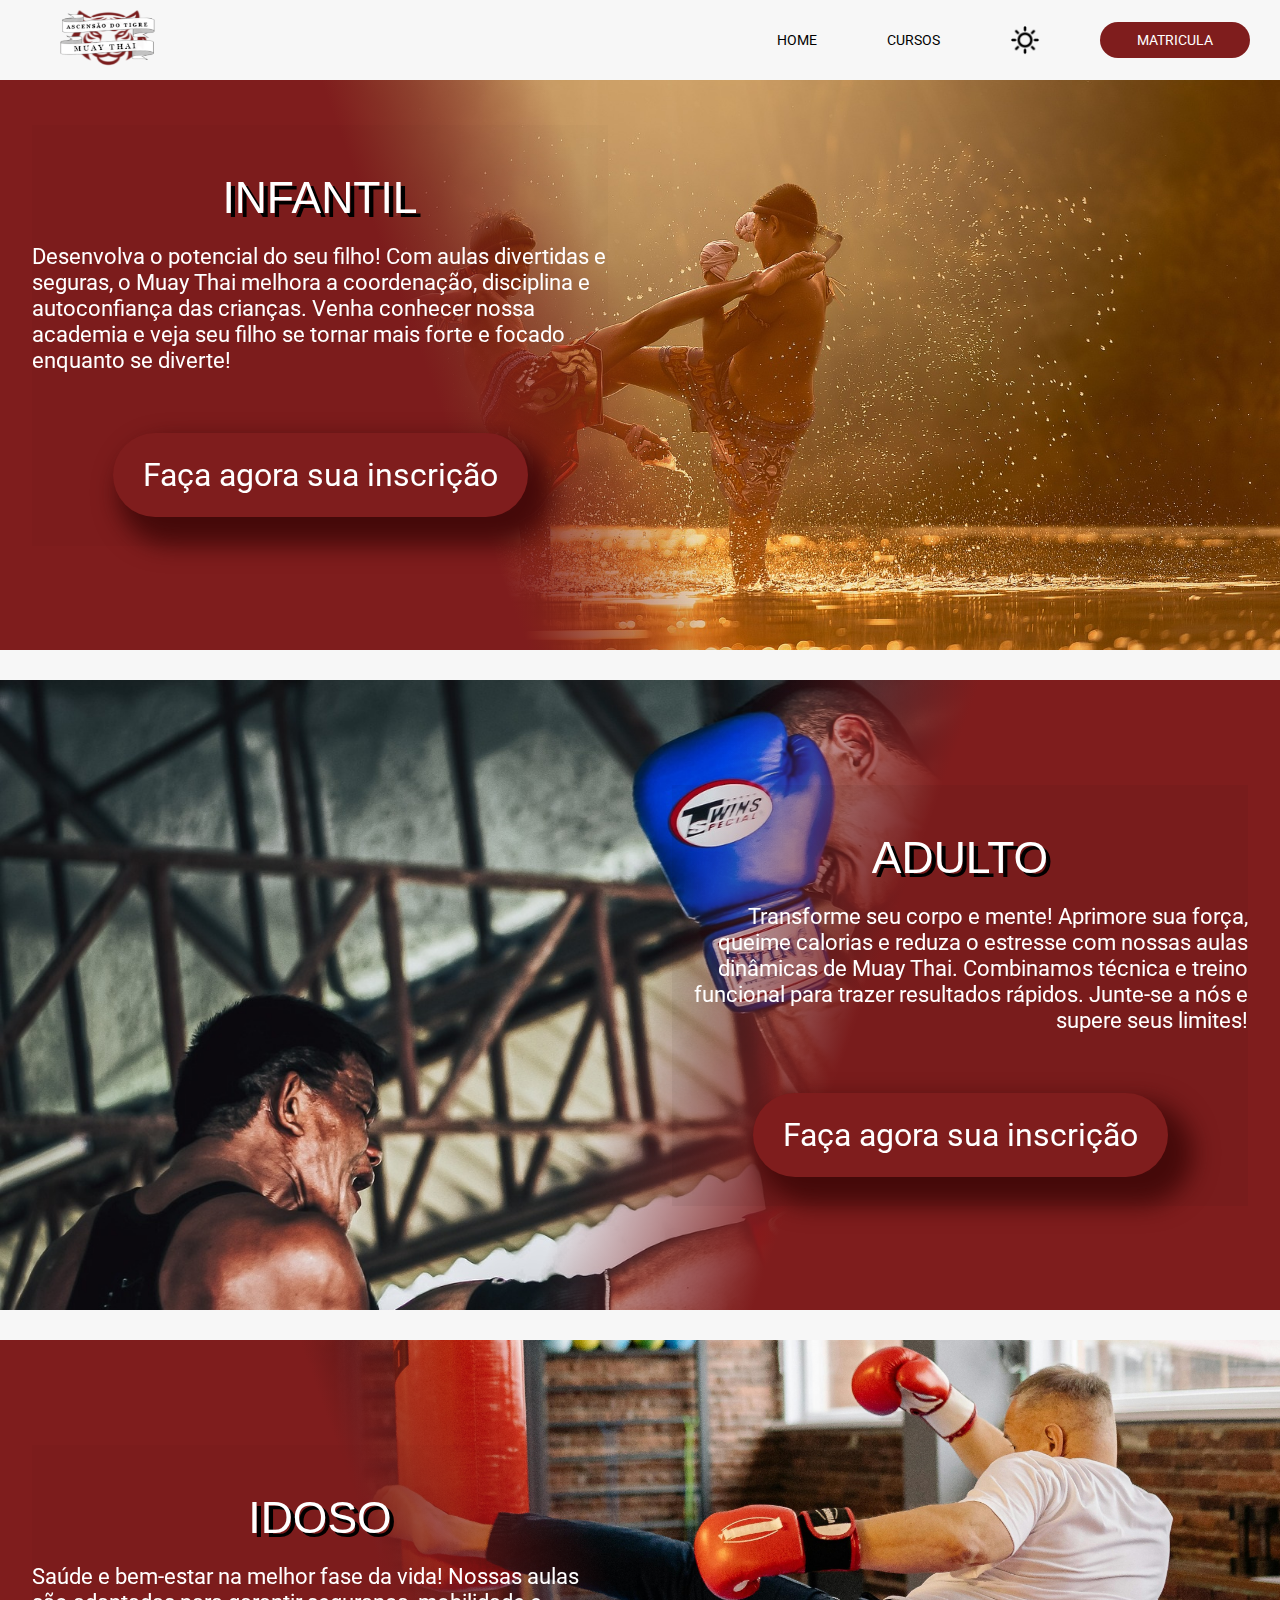
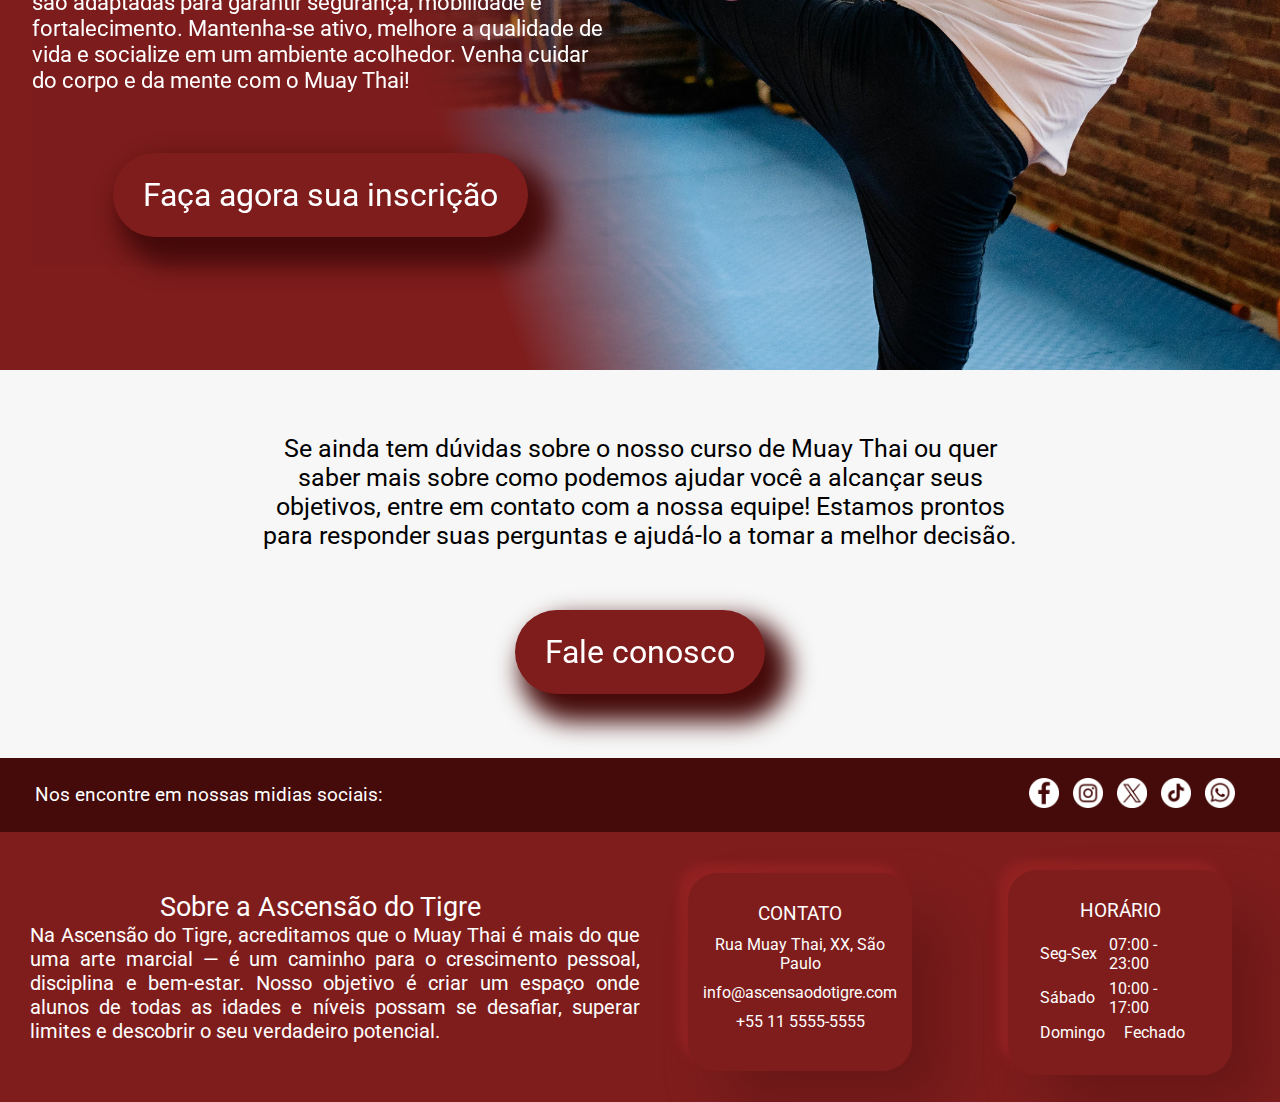
==== pagina1.html @ 50c11628 "Favicon e titulo" ====
<!DOCTYPE html>
<html lang="pt">
<head>
    <meta charset="UTF-8">
    <meta name="viewport" content="width=device-width, initial-scale=1.0">
    <link rel="stylesheet" href="./css/stylesheet.css">
    <link rel="stylesheet" href="./css/pagina1.css">
    <link id="stylesheet" rel="stylesheet" type="text/css" href="./css/dark.css"/>
    <link rel="icon" type="image/x-icon" href="./img/favicon.png">
    
    <title>Ascensão do Tigre</title>
</head>
<body>
    <header>
        
        <nav class="navbar">
            <div class="logo">
                <img src="./img/logob.png" alt="Logo" id="logo">
            </div>
            <ul class="nav-links">
                <li><a href="index.html" class="btn">Home</a></li>
                <li><a href="./pagina1.html" class="btn">Cursos</a></li>
                <li><a href="#" id="toggleTheme"><img id="themeIcon" src="./img/lua.png" alt=""></a></li>
                <li><a href="#" class="botao">Matricula</a></li>
            </ul>
            
        </nav>
    </header>
    
<span class="Hidden" id="Infantil"></span>

<section class="cursos">
    


        <div class="container-curso1">

            <div class="curso-text">
                
                <h2> <br><span class="h2-destaque">Infantil</span></h2>
                <p>Desenvolva o potencial do seu filho!
                    Com aulas divertidas e seguras, o Muay Thai melhora a coordenação, disciplina e autoconfiança das crianças. Venha conhecer nossa academia e veja seu filho se tornar mais forte e focado enquanto se diverte!</p>
                    <div class="call-to-curso">
                        <a href="#">Faça agora sua inscrição</a>
                    </div>
               
            </div>

            <div class="curso-img">
               
            </div>


        </div>

   

        <span class="Hidden" id="Adulto"></span>

        <div class="container-curso2">
            <div class="curso-img">
               
            </div>
            <div class="curso-text2">
                
                <h2><br><span class="h2-destaque">Adulto</span></h2>
                <p>Transforme seu corpo e mente!
                    Aprimore sua força, queime calorias e reduza o estresse com nossas aulas dinâmicas de Muay Thai. Combinamos técnica e treino funcional para trazer resultados rápidos. Junte-se a nós e supere seus limites!
                </p>        
                <div class="call-to-curso" >
                    <a href="#">Faça agora sua inscrição</a>
                </div>     
            </div>


        </div>


</div>
<span class="Hidden" id="Idoso"></span>
<div class="container-curso3">

    <div class="curso-text">
        
        <h2> <br><span class="h2-destaque">Idoso</span></h2>
        <p>Saúde e bem-estar na melhor fase da vida!
            Nossas aulas são adaptadas para garantir segurança, mobilidade e fortalecimento. Mantenha-se ativo, melhore a qualidade de vida e socialize em um ambiente acolhedor. Venha cuidar do corpo e da mente com o Muay Thai!</p>
            <div class="call-to-curso">
                <a href="#">Faça agora sua inscrição</a>
            </div>
           
       
    </div>
    
    <div class="curso-img"></div>
       
    </div>

</div>

</div>


</section>
<span class="hidden" id="popupclose"></span>
<section class="call">
    <div class="container-call">

        <h3> Se ainda tem dúvidas sobre o nosso curso de Muay Thai ou quer saber mais sobre como podemos ajudar você a alcançar seus objetivos, entre em contato com a nossa equipe! Estamos prontos para responder suas perguntas e ajudá-lo a tomar a melhor decisão.</h3>
        <div class="call-to-curso">
            <a href="#popup1">Fale conosco</a>
        </div>
    </div>
    <div id="popup1" class="overlay">
        
        <div class="popup">
            <a class="close" href="#popupclose">&times;</a>
            <div class="content">
                <form id="Contato" action="/submit" method="post">
                    <label for="name">Nome:</label><br>
                    <input type="text" id="nome" name="name" placeholder="Nome" required><br><br>
                    
                    <label for="email">Email:</label><br>
                    <input type="email" id="email" name="email" placeholder="email@email.com"  required><br><br>
                    
                    <label for="tel">Telefone:</label><br>
                    <input type="tel" id="tel" name="tel" placeholder="(11) XXXXX-XXXX"  required><br><br>
                    
                    <label for="motive">Razão de contato:</label><br>
                    <textarea id="motive" name="motive" rows="4" cols="50" placeholder="Deixe o motivo do contato para que possamos retornar o mais rapido possive."  required></textarea><br><br>
                    
                    <div class="enviar">
                        <a href="#">Enviar</a>
                    </div>
                  </form>
            </div>
            <div class="content2">
                <div class="contato">
                
                <ul>
                    <h3>Contato</h3>
                    <li><img src="./img/casa.png" alt="">Rua Muay Thai, XX, São Paulo</li>
                    <li><img src="./img/enviar.png" alt="">info@ascensaodotigre.com</li>
                    <li><img src="./img/telefone.png" alt="">+55 11 5555-5555</li>
              
                    
                    
                </ul>
                </div>
                
            </div>
        </div>
    </div>

</section>


<section class="social">
    <div class="social-media">
        <h3>Nos encontre em nossas midias sociais:</h3>
     
        <div class="social-img">
            <a href="#"><img src="./img/Facebook.png" alt=""></a>
            <a href="#"><img src="./img/instagram.png" alt=""></a>
            <a href="#"><img src="./img/X.png" alt=""></a>
            <a href="#"><img src="./img/tiktok.png" alt=""></a>
            <a href="#"><img src="./img/whatsapp.png" alt=""></a>
        </div>
    </div>
</section>

<footer>
    <div class="footer">
    <div class="footer-text">
        <h3>Sobre a Ascensão do Tigre</h3>
        <p>Na Ascensão do Tigre, acreditamos que o Muay Thai é mais do que uma arte marcial — é um caminho para o crescimento pessoal, disciplina e bem-estar. Nosso objetivo é criar um espaço onde alunos de todas as idades e níveis possam se desafiar, superar limites e descobrir o seu verdadeiro potencial.</p>
    </div>
    <div class="footer-links">
        <div class="tablet" style="flex-direction: column; height: 100%;">
            <h3>Contato</h3>
            <ul>
                <li>Rua Muay Thai, XX, São Paulo</li>
                <li>info@ascensaodotigre.com</li>
                <li>+55 11 5555-5555</li>
                
            </ul>
            
        </div>    
    </div>
    <div class="footer-links">
        <div class="tablet">
            <h3>Horário</h3>
            
            <table class="table">
                <tbody>
                    <tr>
                    <td>Seg-Sex</td>
                    <td>07:00 - 23:00</td>
                    </tr>
                    <tr>
                    <td>Sábado</td>
                    <td >10:00 - 17:00</td>
                    </tr>
                    <tr>
                    <td>Domingo</td>
                    <td style=" text-align: center;">Fechado</td>
                    </tr>
                </tbody>
            </table>
        </div>    
    </div>
</footer>
</main>
<script src="./js/theme.js"></script>
</body>
</html>
---- css/stylesheet.css ----
@import url('https://fonts.googleapis.com/css2?family=Roboto:ital,wght@0,100;0,300;0,400;0,500;0,700;0,900;1,100;1,300;1,400;1,500;1,700;1,900&display=swap');
@font-face {
    font-family: 'CRAWN';
    font-style: normal;
    font-weight: 400;
    src: local('CRAWN'), url('https://fonts.cdnfonts.com/s/105604/Crawn-VG2aw.woff') format('woff');
}
@font-face {
    font-family: 'Showdex';
    src: url(https://fonts.cdnfonts.com/s/9805/edosz.woff);
}
@font-face {
    font-family: 'Dancing' ;
    src: url(https://fonts.gstatic.com/s/spicyrice/v25/uK_24rSEd-Uqwk4jY1RyKvi8Ww.woff2);
}


* {
    box-sizing: border-box;
    padding: 0;
    margin: 0;
    font-family: "Roboto", sans-serif;
    font-weight: 400;
    font-style: normal
    }

body{

background-color: var(--background-color);
color: var(--text-color);
}
/* Nav-Bar */


.navbar {
height: 80px;
display: flex;
justify-content: space-between;
align-items: center; 
background-color: var(--nav-background);
overflow: hidden;
width: 100%;
position: fixed;
top: 0;
z-index: 1000;
}

.logo {
height: auto;   
margin-left: 20px;
}

.logo img{
margin-left: 40%;
height: 60px;
}


.nav-links {
list-style: none;
display: flex;
gap: 20px;

}

.nav-links li {
display: flex;
align-items: center;
font-size: 7pt;
}

.nav-links a {
text-transform: uppercase;
text-decoration: none;
padding: 10px;
display: flex;
align-items: center;
margin-right: 30px;
position: relative;
font-size: 1.5em;
}
.btn::after{
content:" ";
background-color: var(--nav-accent);
position: absolute;
width: 0;
height: 4px;
left: 0;
bottom: 0;
transition: 0.5s;
}
.nav-links a:hover::after{
width: 100%;
}
.btn {
background-color: var(--nav-background);
color: var(--text-nav-color);    
}

.botao {
color: var(--text-button);
display: flex;
justify-content: center;
align-items: center;
background-color: var(--button-color);
width: 150px;
border-radius: 30px;

}

.botao:hover {
filter: brightness(80%);
}

/* Banner */

.sessao1>h1{
color: var(--text-button);
}
.banner {
background-image: url(../img/Banner.png);
background-position: center;
background-size: cover;
height: 80vh;
display: flex;   
justify-content: center;
align-items: center;

}

/* Cards */ 

.container-cards{
margin-top: 10%;
display: flex;
justify-content: space-evenly;
align-items: center;
flex-wrap: wrap;
gap: 5rem;

}
.card{
background-color: var(--card-background);
text-align: center;
overflow: hidden;
border-radius: 10px;
min-width: 400px;
width: 25%;
cursor: pointer;
transition: 0.5s ease;
animation: pulse 3s infinite alternate;
}
.card a{
    text-decoration: none;
}
.card:hover{
    transform: scale(1.1);
}
.content-card{

    transition: all 0.5s ease;
}
.card:hover .content-card{
    height: 100%;
}

.card h1{
font-family: 'Showdex', sans-serif;
color: var(--card-text);
font-weight:200;
font-size: 40pt;
margin-top: 20px;
position: relative;
display: inline-block;
text-shadow: .1em .1em 0 hsl(0, 0%, 0%);


}

.card ul{

margin-top: 10%;
padding-left: 0px;

}

.card li{
font-family: "Dancing", serif;
font-weight: 100;
font-style: normal;
font-size: 15pt;
letter-spacing: 1px;
font-style: normal;
margin: 5px;
color: var(--card-text);
list-style: none;



}

.card-text-effect{
backdrop-filter: blur(5px) ;
width: 100%;
padding-bottom: 20px;
border-radius: 15px;

}

.imagem-infantil{
    background-image: linear-gradient(rgba(0, 0, 0, 0.5),
    rgba(0, 0, 0, 0.5)), url(../img/Infant2.jpg);
    height: 250px;
    background-position: center;
    background-size: cover;
    background-repeat: no-repeat;
    display: flex;
    justify-content: center;
    align-items: center;
    flex-direction: column;
    height: 50vh;
    min-height: 500px;
    
    
    
}


.imagem-adulto{
    background-image: linear-gradient(rgba(0, 0, 0, 0.5),
    rgba(0, 0, 0, 0.5)), url(../img/adulto2.jpg);
    height: 250px;
    background-position: center;
    background-size: cover;
    background-repeat: no-repeat;
    display: flex;
    justify-content: center;
    align-items: center;
    flex-direction: column;
    height: 50vh;
    min-height: 500px;
    
}

.imagem-idoso{
    background-image: linear-gradient(rgba(0, 0, 0, 0.5),
    rgba(0, 0, 0, 0.5)), url(../img/Idoso2.jpg);
    height: 250px;
    background-position: center;
    background-size: cover;
    background-repeat: no-repeat;
    display: flex;
    justify-content: center;
    align-items: center;
    flex-direction: column;
    height: 50vh;
    min-height: 500px;
    
    
}

/* Info - Academia */

.container-info{
display: flex;
align-items: center;
justify-content: center;
width: 100%;
height: 70dvh;
min-height: fit-content;
margin: 10% auto 0 auto ;

flex-wrap: nowrap;
background-image: linear-gradient(-70deg, var(--accent-bg-color) 35%, rgba(0, 0, 0, 0) 50%), url('../img/academia.jpg');
background-size: cover;
background-repeat: no-repeat;


}

.info-text{
color: var(--card-text);
width:45%;
margin: 30px;
word-wrap: break-word;
backdrop-filter: brightness(98%);

}

.info-text h2{
margin-bottom: 20px;
font-weight: 450;
font-family: 'Showdex', sans-serif;
color: var(--card-text);
font-weight:200;
font-size: calc(34px + 6 * ((100vw - 320px) / 680));
text-transform: uppercase;
text-align: center;


}

.h2-destaque{
margin-bottom: 20px;
font-weight: 450;
font-family: 'Showdex', sans-serif;
color: var(--card-text);
font-weight:200;
font-size: calc(36px + 6 * ((100vw - 320px) / 680));
text-transform: uppercase;
text-align: center;
text-shadow: .1em .1em 0 hsl(0, 0%, 0%);


}

.info-text p{
font-size: calc(14px + 6 * ((100vw - 320px) / 680));
text-align: right;



}

.info-img{
width: 50%;
height: 80%;
/*
background-image: url(../img/academia.jpg);
background-position: center;
background-repeat: no-repeat;
background-size: cover;
*/

}

/* Call to Action */



.container-action{
display: flex;

align-items: center;
flex-direction: column;
height: 100%;
margin-top: 5%;

}

.container-action h3{
text-align: center;
font-size: 40px;
color: var(--text-color);
width: 60%;
}

.call-to-action{
background: var(--button-color);
border-radius: 999px;
box-shadow: var(--button-color) 0 15px 25px -8px;
box-sizing: border-box;  
cursor: pointer;
font-size: 2em;
font-weight: 400;
line-height: 24px;
opacity: 1;
outline: 0 solid transparent;
padding: 30px;  
margin-bottom: 5%;
margin-top: 2%;
}

.call-to-action a{
text-decoration: none;
text-align: center;
color: var(--text-button);

}

.call-to-action:hover{
filter: brightness(80%);
}

.social{
background-color: var(--dark-accent-bg-color);
color: var(--card-text);


}

.social-media{
display: flex;
justify-content: space-between;
align-items: center;   
flex-wrap: wrap;
overflow: hidden;
height: fit-content;
padding: 20px;

}

.social-media h3{
margin-left: 15px;
}

.social-img img{
height: 30px;
object-fit: contain;
margin-right: 10px;
}

.social-img img:hover{
    filter:brightness(90%);
    box-shadow: 2px 3px black;
    border-radius: 999px;
    transform: scale(1.1em);
}

.social-img:last-child{
margin-right: 15px;
}

footer {

color: var(--card-text);


}


.footer {
width: 100%;
height: 30dvh;
display: flex;
justify-content: space-between;
align-items: center;
background-color: var(--accent-bg-color);
overflow: hidden;
flex-wrap: wrap;

}

.footer-text{
    width: 50%;
    
}

.footer-text h3{
    font-size: 20pt;
    text-align: center;
}

.footer-text p{
    font-size: 15pt;
    margin-left: 30px;
    text-align: justify;
}


.footer-links {
margin-top: 10px;
text-align: center;
width: 25%;

}



.footer-links p{
text-align: justify;
font-size: 14px;
margin-left: 10px;
margin-top: 30px;
}

.footer-links h3 {
margin-bottom: 10px;
}

.footer-links ul {
list-style-type: none;
padding: 0;
}

.footer-links ul li {
margin-bottom: 10px;
}


.table {
background-color: var(--accent-bg-color);
text-align: left;
border-collapse: collapse;
margin: auto;



}
.table td,  .table th {
padding: 3px 2px;
margin-left: 10px;

}

.table tbody td {
font-size: 16px;


}
.table tr:nth-child(even) {
background:var(--accent-bg-color);
}
.tablet{
    display: flex;
    flex-direction: column;
    align-items: center;
    border-radius: 29px;
    background: #7f1d1d;
    width: 70%;
    height: 100%;
    margin: auto;
    padding: 30px;
    box-shadow:  36px 36px 52px #6b1818,
                -10px -10px 10px #932222;

}
.tablet>h3{
    text-transform: uppercase;
    /* margin: 10%; */
}
---- css/pagina1.css ----
.cursos{
    margin-top: 20px;
    
}

.container-curso1{
    display: flex;
    align-items: center;
    justify-content: center;
    width: 100%;
    height: 70dvh;
    min-height: fit-content;
    margin: 20px auto 0 auto ;
    
    flex-wrap: nowrap;
    background-image: linear-gradient(70deg, var(--accent-bg-color) 35%, rgba(0, 0, 0, 0) 50%), url('../img/Infant.jpg');
    
    background-repeat: no-repeat;
    background-size: cover;
    background-position: right;
    }

.container-curso2{
    display: flex;
    align-items: center;
    justify-content: center;
    width: 100%;
    height: 70dvh;
    min-height: fit-content;
    margin-top: 30px;
    
    flex-wrap: nowrap;
    background-image: linear-gradient(-70deg, var(--accent-bg-color) 35%, rgba(0, 0, 0, 0) 50%), url('../img/adulto.jpg');
    
    background-repeat: no-repeat;
    background-size: cover;
    
    }

.container-curso3{
    display: flex;
    align-items: center;
    justify-content: center;
    width: 100%;
    height: 70dvh;
    min-height: fit-content;
    margin-top: 30px;
    
    flex-wrap: nowrap;
    background-image: linear-gradient(70deg, var(--accent-bg-color) 35%, rgba(0, 0, 0, 0) 50%), url('../img/idoso.jpg');
    
    background-repeat: no-repeat;
    background-size: cover;
    
    }
    
    .curso-text{
    color: var(--card-text);
    width:45%;
    margin: 30px;
    word-wrap: break-word;
    backdrop-filter: brightness(98%);
    display:flex;
    flex-direction: column;
    
    }
    
    .curso-text h2{
    margin-bottom: 20px;
    font-weight: 450;
    font-family: 'Showdex', sans-serif;
    color: var(--card-text);
    font-weight:200;
    font-size: calc(34px + 6 * ((100vw - 320px) / 680));
    text-transform: uppercase;
    text-align: center;
    
    
    }
    
    .h2-destaque{
    margin-bottom: 20px;
    font-weight: 450;
    font-family: 'Showdex', sans-serif;
    color: var(--card-text);
    font-weight:200;
    font-size: calc(36px + 6 * ((100vw - 320px) / 680));
    text-transform: uppercase;
    text-align: center;
    text-shadow: .1em .1em 0 hsl(0, 0%, 0%);
    
    
    }
    .curso-text2{
        color: var(--card-text);
        width:45%;
        margin: 30px;
        word-wrap: break-word;
        backdrop-filter: brightness(95%);
        display:flex;
        flex-direction: column;
        }
        
.curso-text2 h2{
    margin-bottom: 20px;
    font-weight: 450;
    font-family: 'Showdex', sans-serif;
    color: var(--card-text);
    font-weight:200;
    font-size: calc(34px + 6 * ((100vw - 320px) / 680));
    text-transform: uppercase;
    text-align: center;
}

    .curso-text2 p{
    font-size: calc(14px + 6 * ((100vw - 320px) / 680));
    text-align: right;
    
    }

.curso-text p{
    font-size: calc(14px + 6 * ((100vw - 320px) / 680));
    text-align: left;
}
 



.curso-img{
    width:50%;
    height: 100%;
    
}
.container-call{
    display: flex;
    
    align-items: center;
    flex-direction: column;
    height: 100%;
    margin-top: 5%;
    
    }
    
    .container-call h3{
    text-align: center;
    font-size: 25px;
    color: var(--text-color);
    width: 60%;
    }
    

.call-to-curso{

    width: fit-content;
    align-self: center;
    background: var(--button-color);
    border-radius: 999px;
    box-shadow: var(--dark-accent-bg-color) 15px 18px 25px 10px;
    box-sizing: border-box;  
    cursor: pointer;
    font-size: 2em;
    font-weight: 400;
    line-height: 24px;
    opacity: 1;
    outline: 0 solid transparent;
    padding: 30px;  
    margin-bottom: 5%;
    margin-top: 60px;
    filter: brightness(100%);
     ;

}



.call-to-curso a{
    text-decoration: none;
    color: var(--text-button);
}

.call-to-curso:hover{
    filter:brightness(70%);
}

.hidden{
    display:none;
}


.overlay {
    position: fixed;
    top: 0;
    bottom: 0;
    left: 0;
    right: 0;
    background: rgba(0, 0, 0, 0.5);
    transition: opacity 100ms;
    visibility: hidden;
    opacity: 0;
  }
  .overlay:target {
    visibility: visible;
    opacity: 1;
  }
  
  .popup {
    margin: 10% auto;
    border-radius: 10px;
    width: 60vw;
    height: 70%;
    position: relative;
    box-shadow: #000000 0px 0px 100px;
    display: flex;
    color:#fff;
    
    
  }
  
  .popup .close {
    position: absolute;
    top: 10px;
    right: 20px;
    font-size: 30px;
    font-weight: bold;
    text-decoration: none;
    color: var(--text-color);
  }
  .popup .close:hover {
    color: var(--button-color);
  }
  .popup .content {
    width: 50vw;
    height: 100%;
    backdrop-filter: blur(30px);
    border-radius: 10px 0px 0px 10px;
    
  }
  .popup .content2 {
    width: 50vw;
    height: 100%;
    background-color: var(--dark-accent-bg-color);
    display: flex;
    flex-direction: column;
    align-items: center;
    justify-content: space-around;
    font-size: 20px;
    border-radius: 0px 10px 10px 0px;
  }

   .content2 ul{
    list-style: none;
    text-align: center;
    border-radius: 5px;
   
    box-shadow: rgba(0, 0, 0, 0.35) 0px 5px 15px;
    background-color: var(--dark-accent-bg-color);
    filter: brightness(110%);
    width: fit-content;
    padding: 50px;
    
                 
    
    
  }

  .content2 ul li{
    margin: 20px 0px;
    display: flex;
    align-items: center;
    
  }

  .content2 img{
    height: 20px;
    margin-right: 10px;
  }
  
  #Contato{
    
}

  form{
    width: 70%;
    height: 100%;
    margin: auto;
    display: flex;
    flex-direction: column;
    justify-content: center;
    font-size: 20px;
    margin-top: 15px;
    padding: 10px;
    overflow: hidden;

  }

  .enviar{

    width: fit-content;
    align-self: center;
    background: var(--dark-accent-bg-color);
    border-radius: 999px;
    box-shadow: #141414 5px 5px 5px 2px;
    box-sizing: border-box;  
    cursor: pointer;
    font-size: 1.5em;
    font-weight: 400;
    line-height: 24px;
    opacity: 1;
    outline: 0 solid transparent;
    padding: 30px 60px;  
    margin-bottom: 5%;
    


}

.enviar a{
    text-decoration: none;
    color: var(--text-button)
}


label {
    font-weight: bold;
    display: block;
  }

input{
    width: 100%;
    padding: 10px;
    margin-bottom: 10px;
    border: 1px solid #ccc;
    border-radius: 4px;
    font-size: 20px;
  }

  textarea {
    width: 100%;
    height: 15%;
    padding: 10px;
    margin-bottom: 10px;
    border: 1px solid #ccc;
    border-radius: 4px;
    font-size: 20px;
  }
---- css/dark.css ----
:root {


    --text-color: #ffffff;
    --background-color: #222;

    --accent-bg-color: #7f1d1d;
    --dark-accent-bg-color: #450A0A;
    
    --text-button: #ffffff;
    --button-color: #7f1d1d;

    --nav-background: #333;
    --text-nav-color: #fff;
    --nav-accent: #FFF;

    --card-text: #ffffff;

    

    }


    #themeIcon{
        height: 20px;
    }
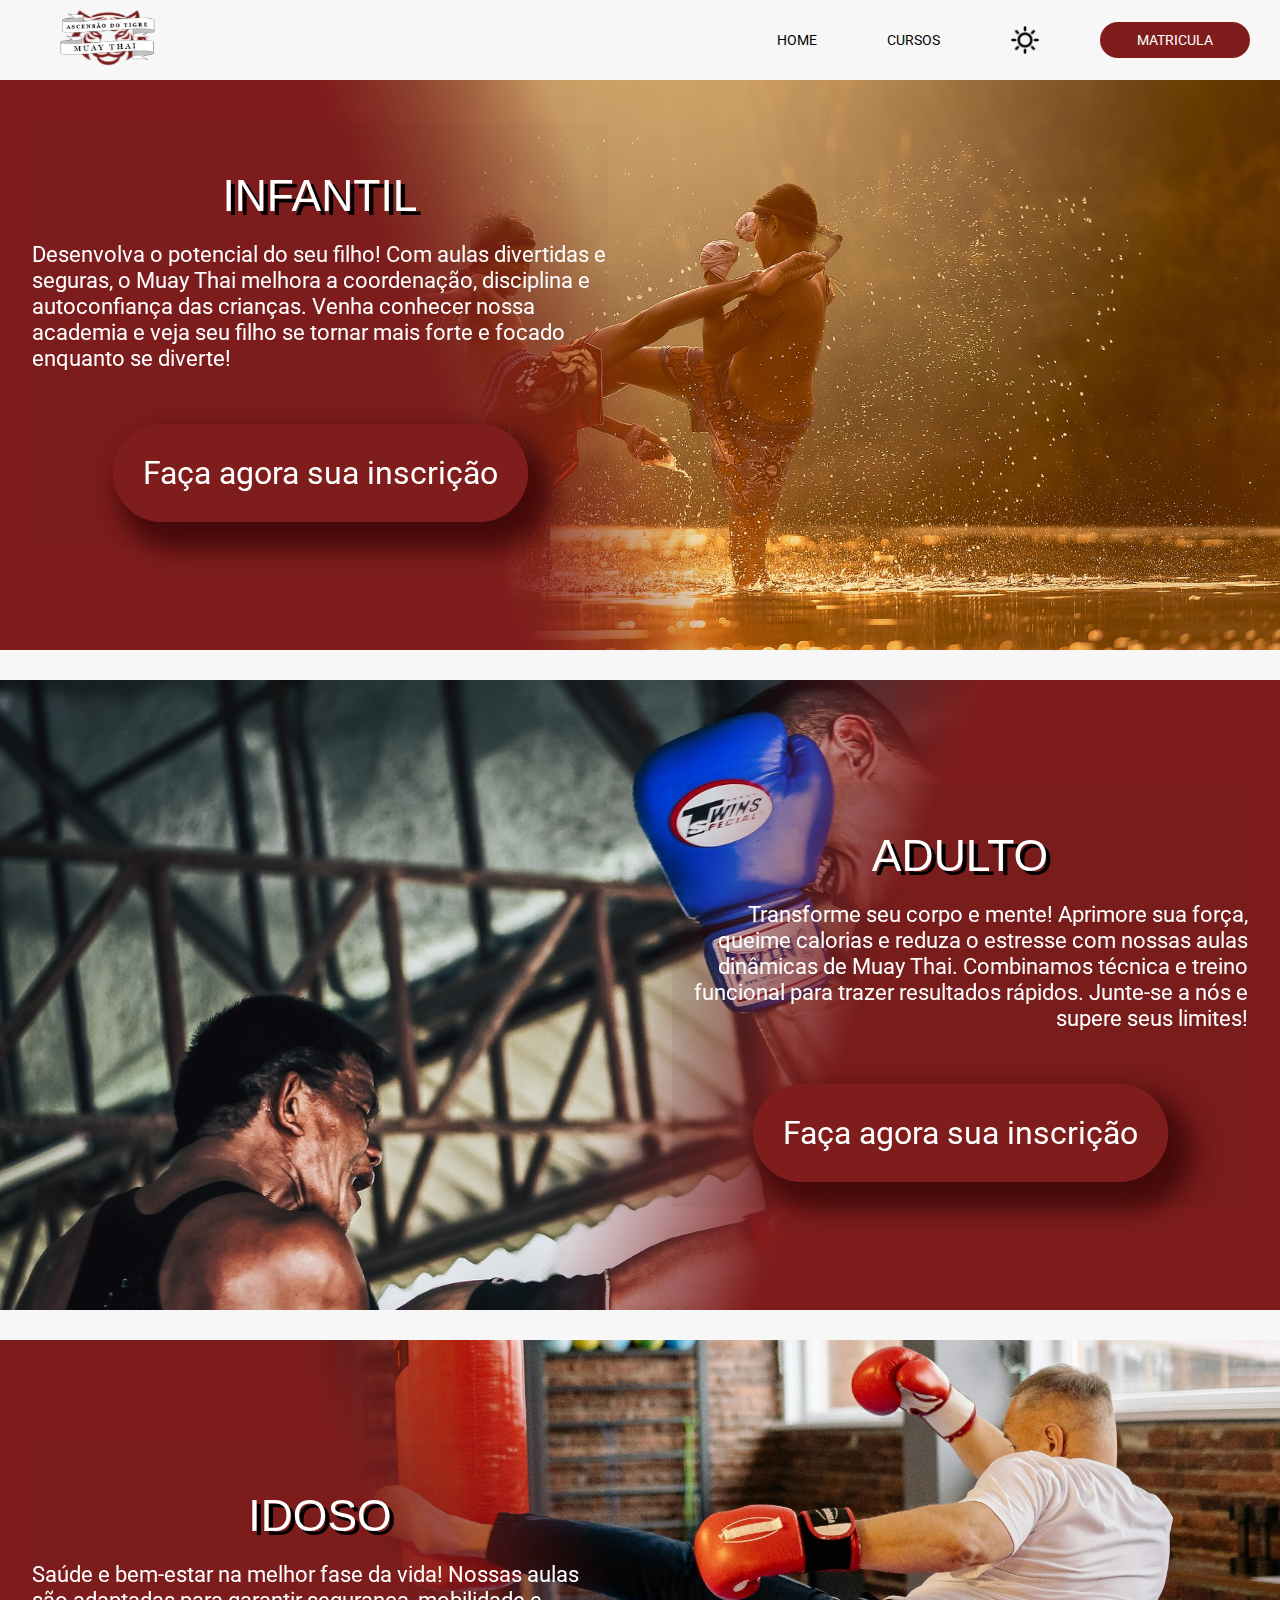
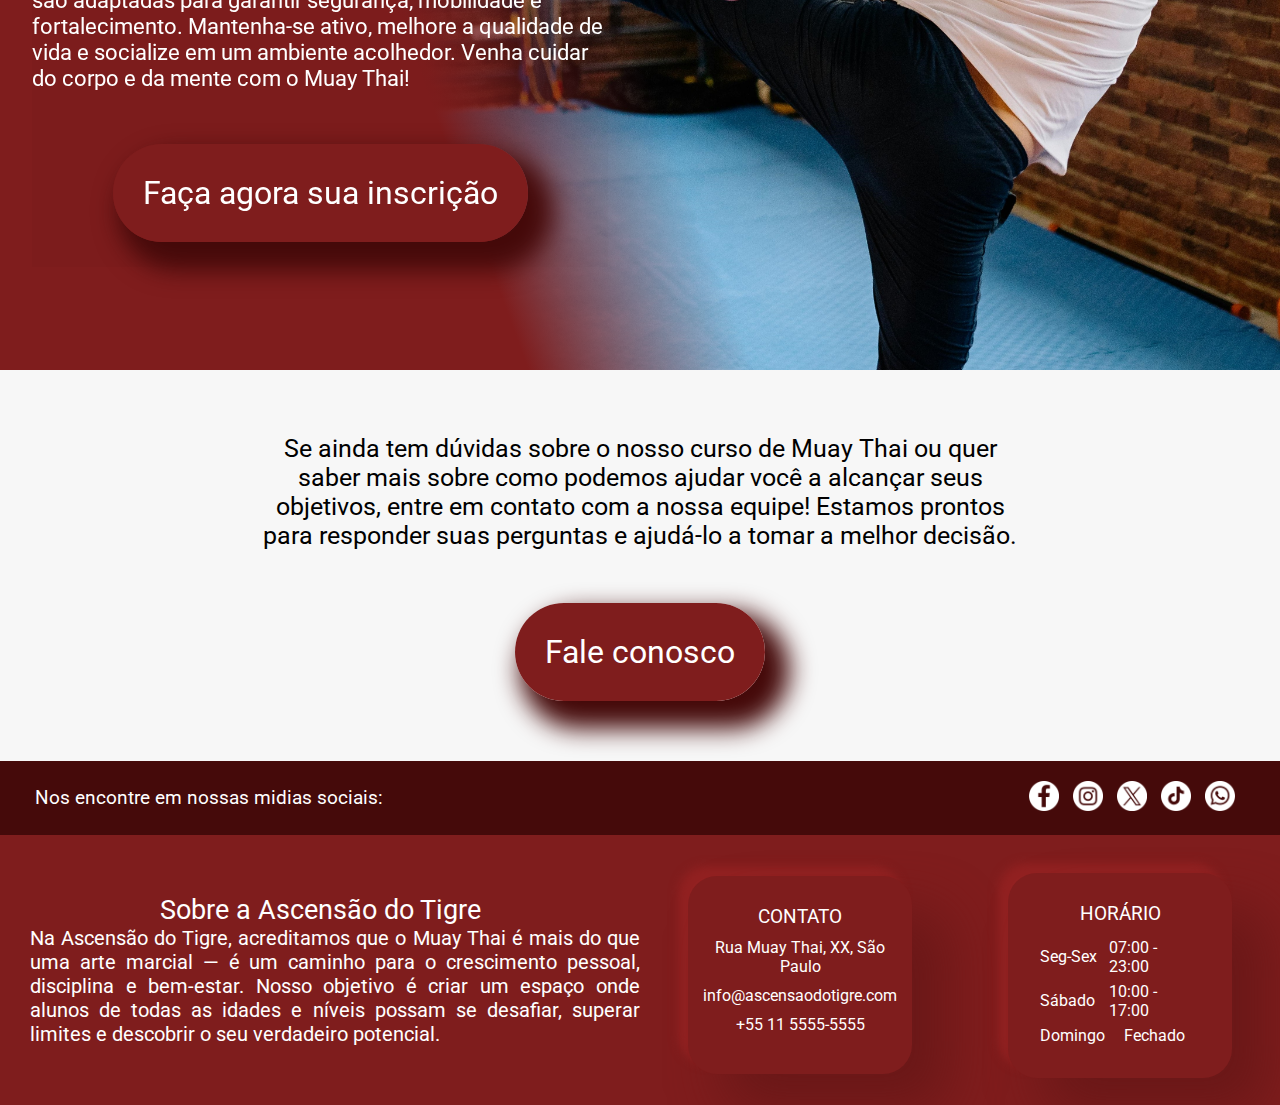
==== commit 010b1574: "Links arrumados para pegar o botão inteiro e não apenas o texto" ====
--- a/pagina1.html
+++ b/pagina1.html
@@ -41,7 +41,7 @@
                 <p>Desenvolva o potencial do seu filho!
                     Com aulas divertidas e seguras, o Muay Thai melhora a coordenação, disciplina e autoconfiança das crianças. Venha conhecer nossa academia e veja seu filho se tornar mais forte e focado enquanto se diverte!</p>
                     <div class="call-to-curso">
-                        <a href="#">Faça agora sua inscrição</a>
+                        <a href="#" class="call-to-curso2">Faça agora sua inscrição</a>
                     </div>
                
             </div>
@@ -68,7 +68,7 @@
                     Aprimore sua força, queime calorias e reduza o estresse com nossas aulas dinâmicas de Muay Thai. Combinamos técnica e treino funcional para trazer resultados rápidos. Junte-se a nós e supere seus limites!
                 </p>        
                 <div class="call-to-curso" >
-                    <a href="#">Faça agora sua inscrição</a>
+                    <a href="#" class="call-to-curso2">Faça agora sua inscrição</a>
                 </div>     
             </div>
 
@@ -86,16 +86,16 @@
         <p>Saúde e bem-estar na melhor fase da vida!
             Nossas aulas são adaptadas para garantir segurança, mobilidade e fortalecimento. Mantenha-se ativo, melhore a qualidade de vida e socialize em um ambiente acolhedor. Venha cuidar do corpo e da mente com o Muay Thai!</p>
             <div class="call-to-curso">
-                <a href="#">Faça agora sua inscrição</a>
-            </div>
-           
+                <a href="#" class="call-to-curso2">Faça agora sua inscrição</a>
+            </div>
+ 
        
     </div>
     
     <div class="curso-img"></div>
        
     </div>
-
+    
 </div>
 
 </div>
@@ -108,7 +108,7 @@
 
         <h3> Se ainda tem dúvidas sobre o nosso curso de Muay Thai ou quer saber mais sobre como podemos ajudar você a alcançar seus objetivos, entre em contato com a nossa equipe! Estamos prontos para responder suas perguntas e ajudá-lo a tomar a melhor decisão.</h3>
         <div class="call-to-curso">
-            <a href="#popup1">Fale conosco</a>
+            <a class="call-to-curso2" href="#popup1">Fale conosco</a>
         </div>
     </div>
     <div id="popup1" class="overlay">
--- a/css/stylesheet.css
+++ b/css/stylesheet.css
@@ -357,6 +357,15 @@
 }
 
 .call-to-action{
+padding: 30px;  
+margin-bottom: 5%;
+margin-top: 5%;
+}
+
+.call-to-action a{
+text-decoration: none;
+text-align: center;
+color: var(--text-button);
 background: var(--button-color);
 border-radius: 999px;
 box-shadow: var(--button-color) 0 15px 25px -8px;
@@ -368,14 +377,7 @@
 opacity: 1;
 outline: 0 solid transparent;
 padding: 30px;  
-margin-bottom: 5%;
-margin-top: 2%;
-}
-
-.call-to-action a{
-text-decoration: none;
-text-align: center;
-color: var(--text-button);
+
 
 }
 
@@ -439,6 +441,7 @@
 background-color: var(--accent-bg-color);
 overflow: hidden;
 flex-wrap: wrap;
+
 
 }
 
--- a/css/pagina1.css
+++ b/css/pagina1.css
@@ -154,21 +154,31 @@
 
     width: fit-content;
     align-self: center;
-    background: var(--button-color);
-    border-radius: 999px;
-    box-shadow: var(--dark-accent-bg-color) 15px 18px 25px 10px;
-    box-sizing: border-box;  
-    cursor: pointer;
-    font-size: 2em;
-    font-weight: 400;
-    line-height: 24px;
-    opacity: 1;
-    outline: 0 solid transparent;
     padding: 30px;  
     margin-bottom: 5%;
     margin-top: 60px;
-    filter: brightness(100%);
-     ;
+
+ 
+
+}
+
+.call-to-curso2{
+
+  width: fit-content;
+  align-self: center;
+  background: var(--button-color);
+  border-radius: 999px;
+  box-shadow: var(--dark-accent-bg-color) 15px 18px 25px 10px;
+  box-sizing: border-box;  
+  cursor: pointer;
+  font-size: 2em;
+  font-weight: 400;
+  line-height: 24px;
+  opacity: 1;
+  outline: 0 solid transparent;
+  padding: 30px;  
+
+
 
 }
 
@@ -177,6 +187,8 @@
 .call-to-curso a{
     text-decoration: none;
     color: var(--text-button);
+    
+    
 }
 
 .call-to-curso:hover{
@@ -198,6 +210,7 @@
     transition: opacity 100ms;
     visibility: hidden;
     opacity: 0;
+    z-index: 1;
   }
   .overlay:target {
     visibility: visible;
@@ -224,7 +237,7 @@
     font-size: 30px;
     font-weight: bold;
     text-decoration: none;
-    color: var(--text-color);
+    color: #fff;
   }
   .popup .close:hover {
     color: var(--button-color);
@@ -276,9 +289,7 @@
     margin-right: 10px;
   }
   
-  #Contato{
-    
-}
+
 
   form{
     width: 70%;
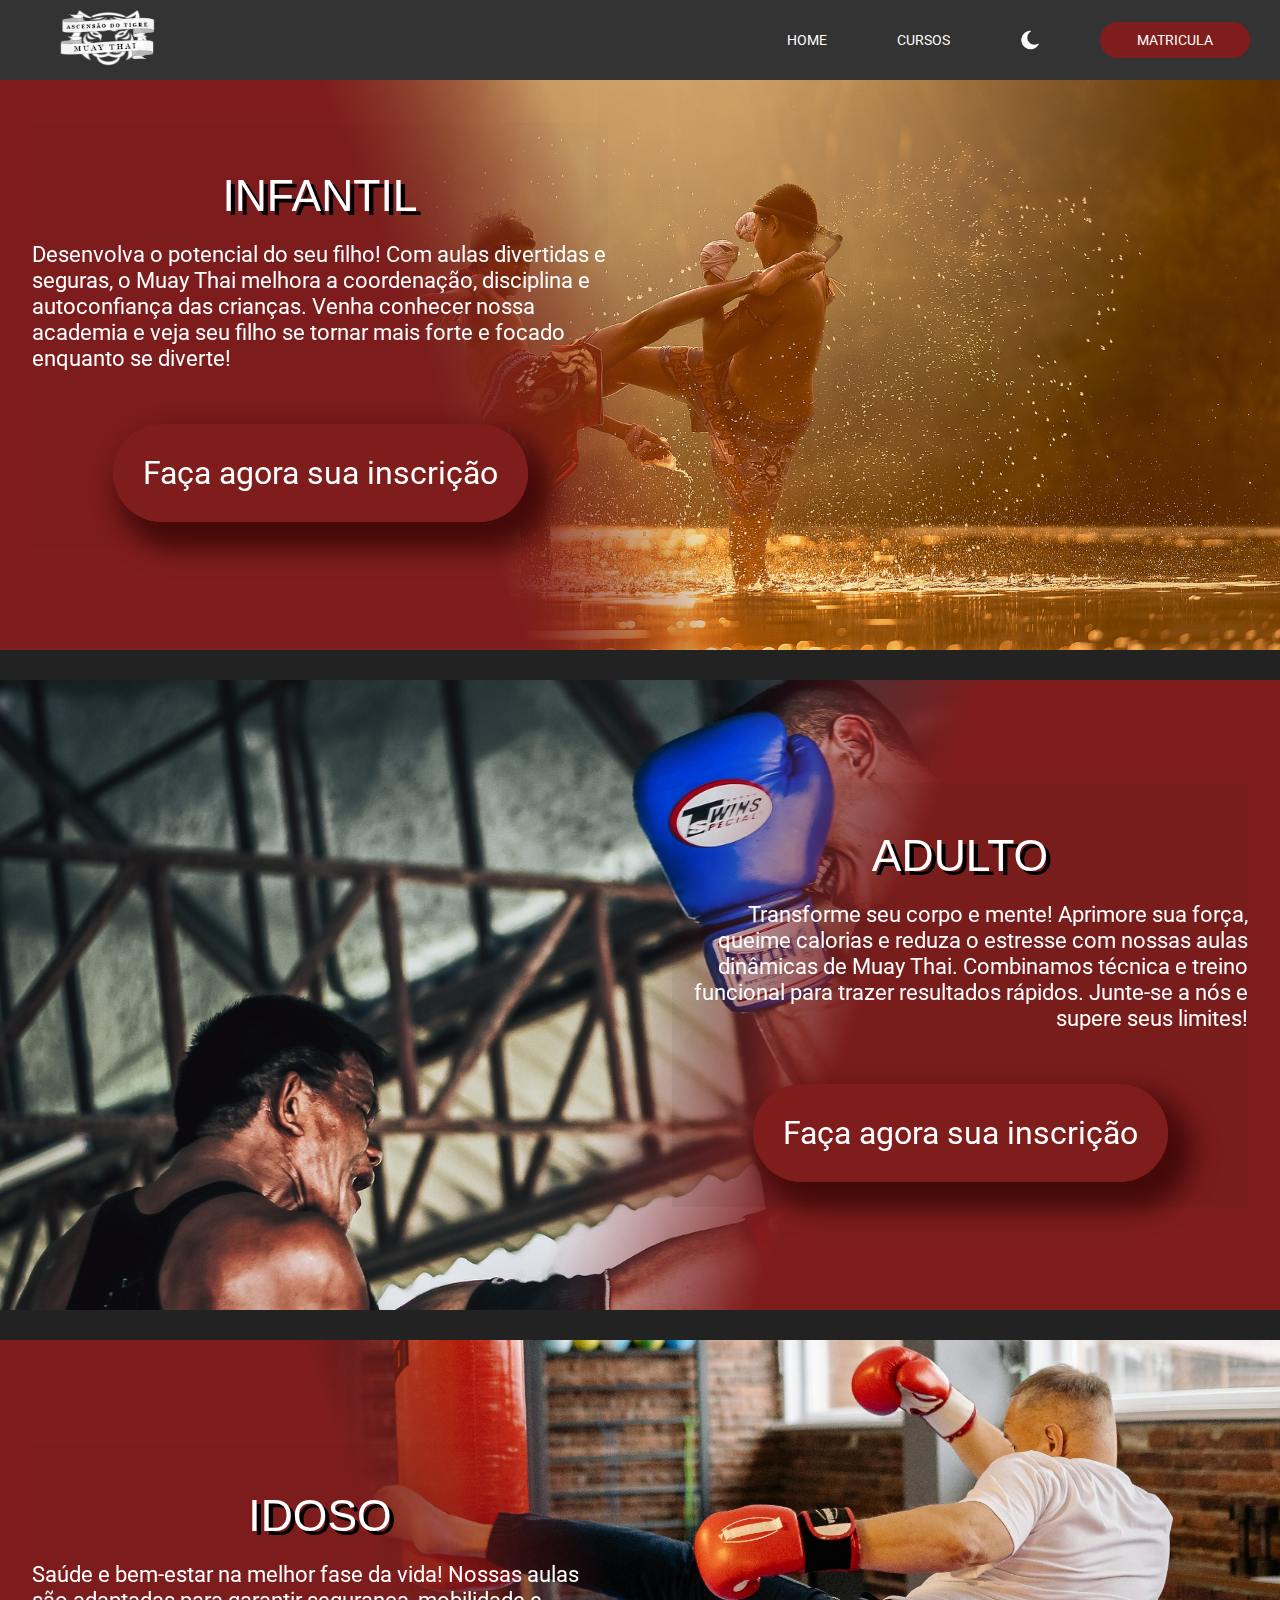
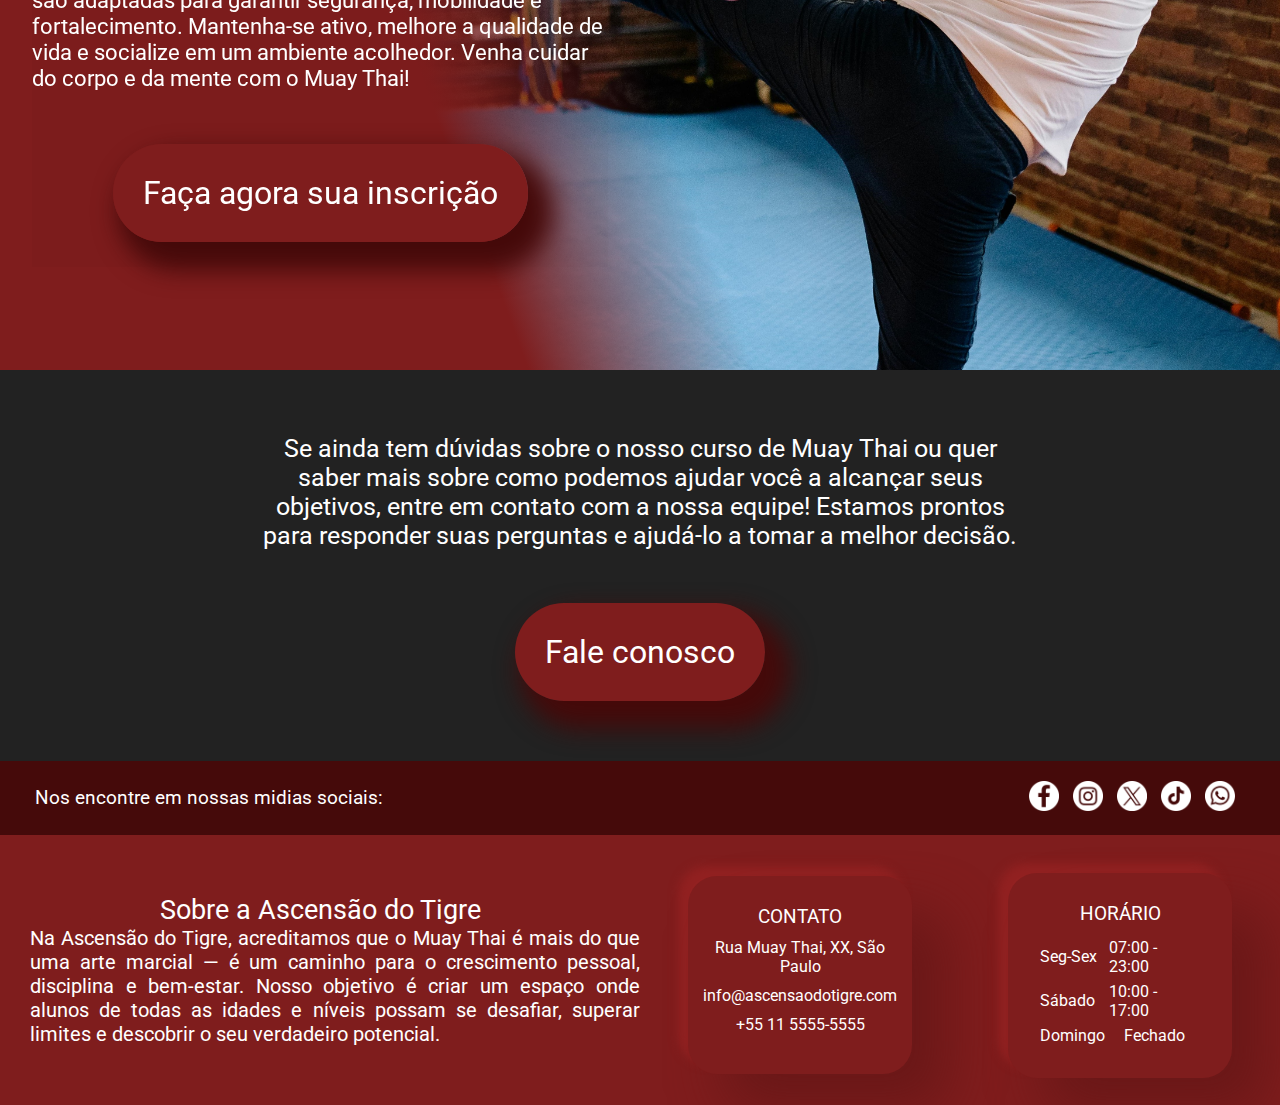
==== commit c52f79e0: "Pequenos Ajustes" ====
--- a/pagina1.html
+++ b/pagina1.html
@@ -91,13 +91,14 @@
  
        
     </div>
-    
+
     <div class="curso-img"></div>
        
     </div>
     
 </div>
 
+</div>
 </div>
 
 
--- a/css/pagina1.css
+++ b/css/pagina1.css
@@ -354,4 +354,4 @@
     border: 1px solid #ccc;
     border-radius: 4px;
     font-size: 20px;
-  }+  }
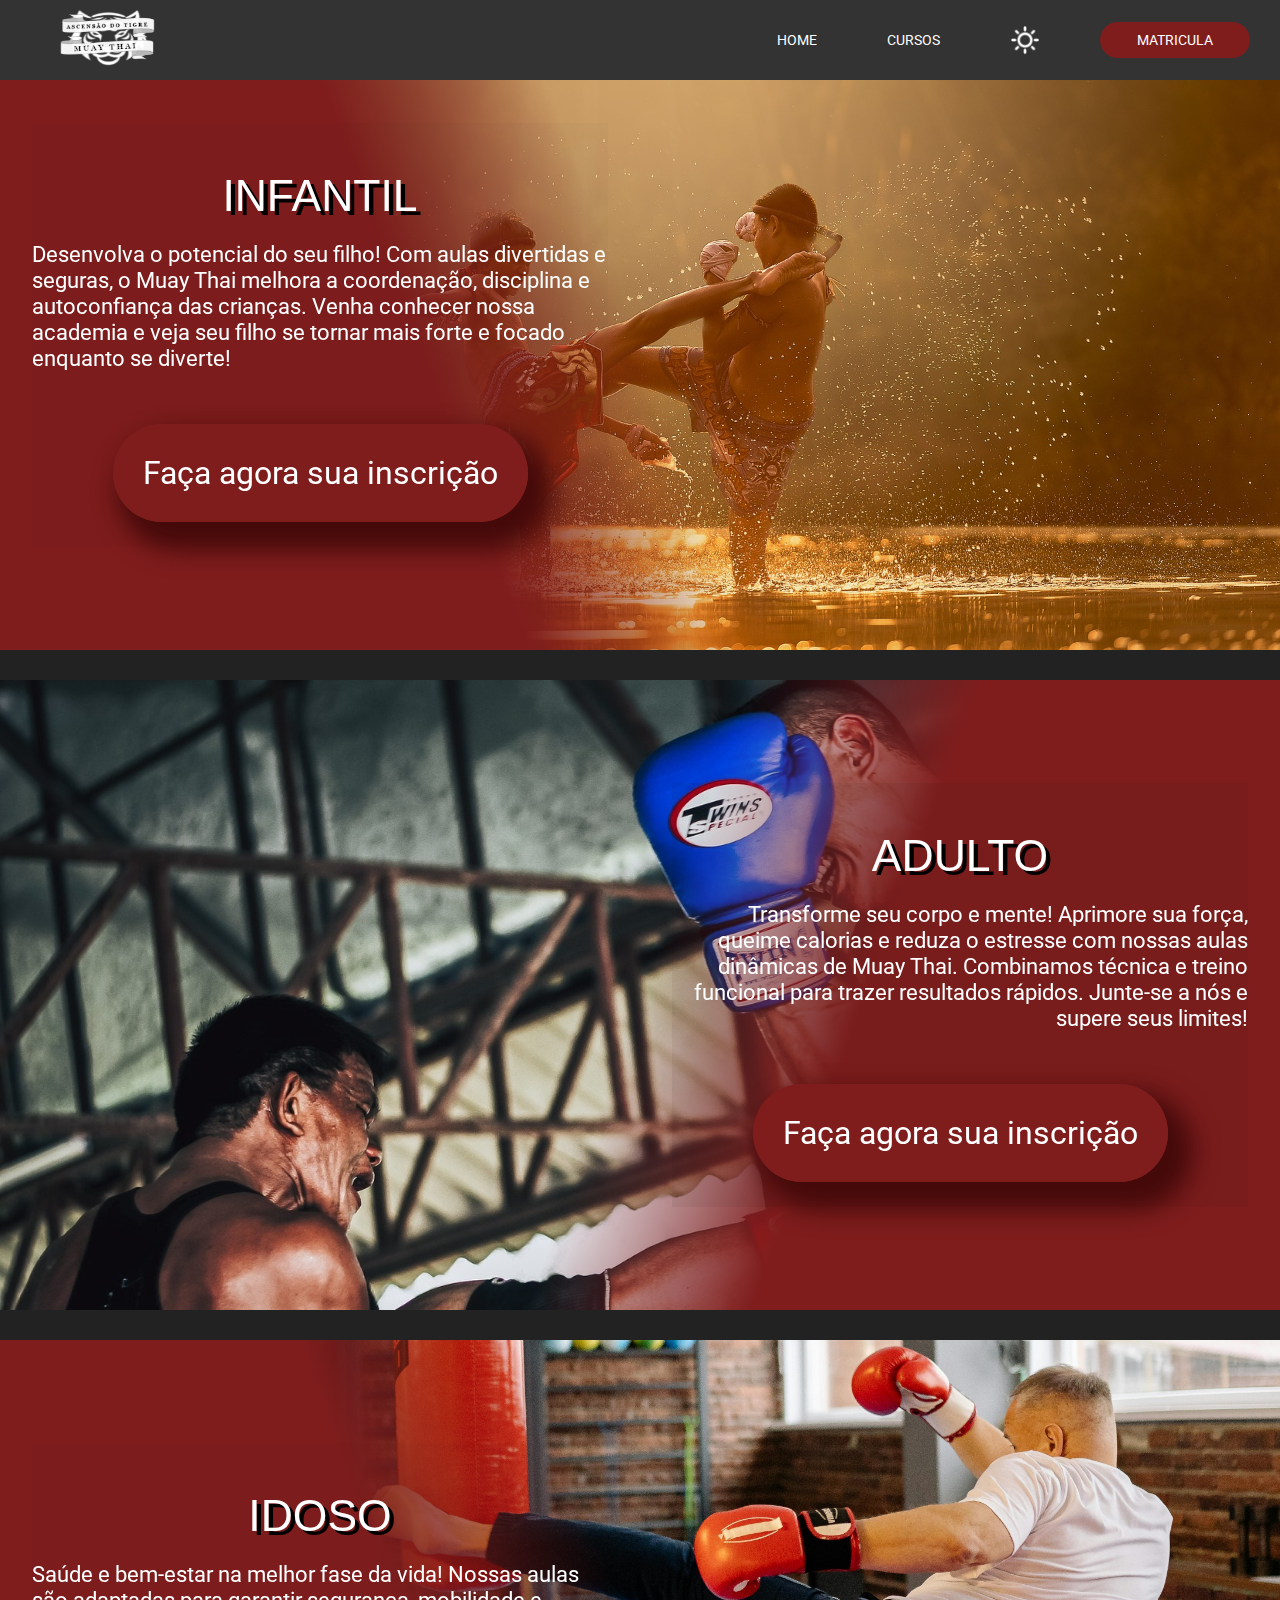
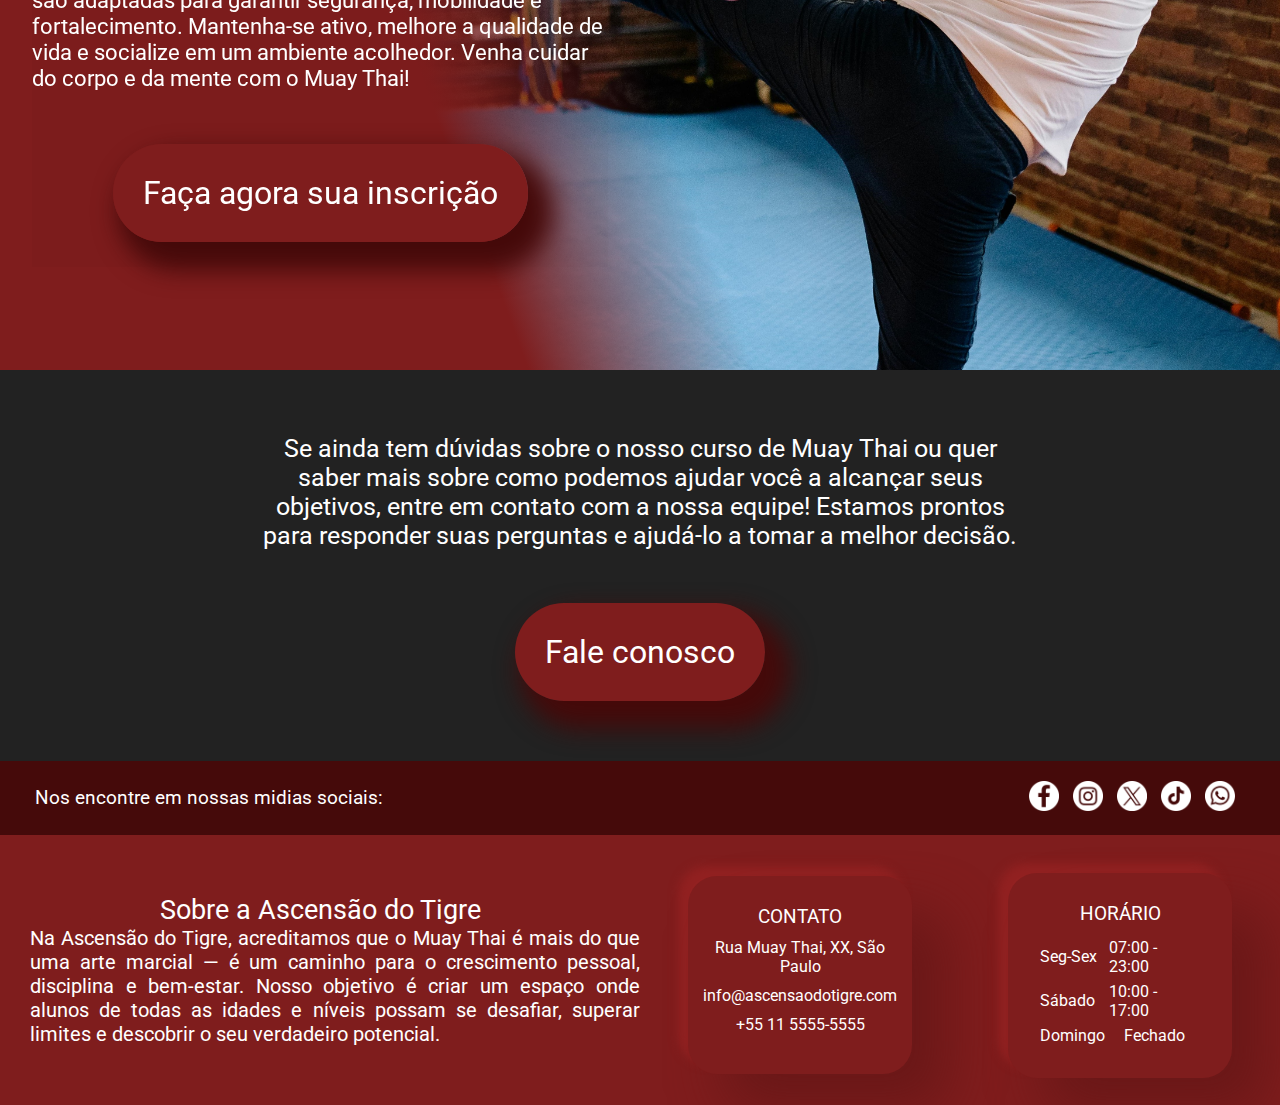
==== commit 7cf3b9a1: "Small details" ====
--- a/pagina1.html
+++ b/pagina1.html
@@ -20,7 +20,7 @@
             <ul class="nav-links">
                 <li><a href="index.html" class="btn">Home</a></li>
                 <li><a href="./pagina1.html" class="btn">Cursos</a></li>
-                <li><a href="#" id="toggleTheme"><img id="themeIcon" src="./img/lua.png" alt=""></a></li>
+                <li><a href="#" id="toggleTheme"><img id="themeIcon" src="./img/sol.png" alt=""></a></li>
                 <li><a href="#" class="botao">Matricula</a></li>
             </ul>
             
--- a/css/dark.css
+++ b/css/dark.css
@@ -22,5 +22,5 @@
 
 
     #themeIcon{
-        height: 20px;
+        height: 30px;
     }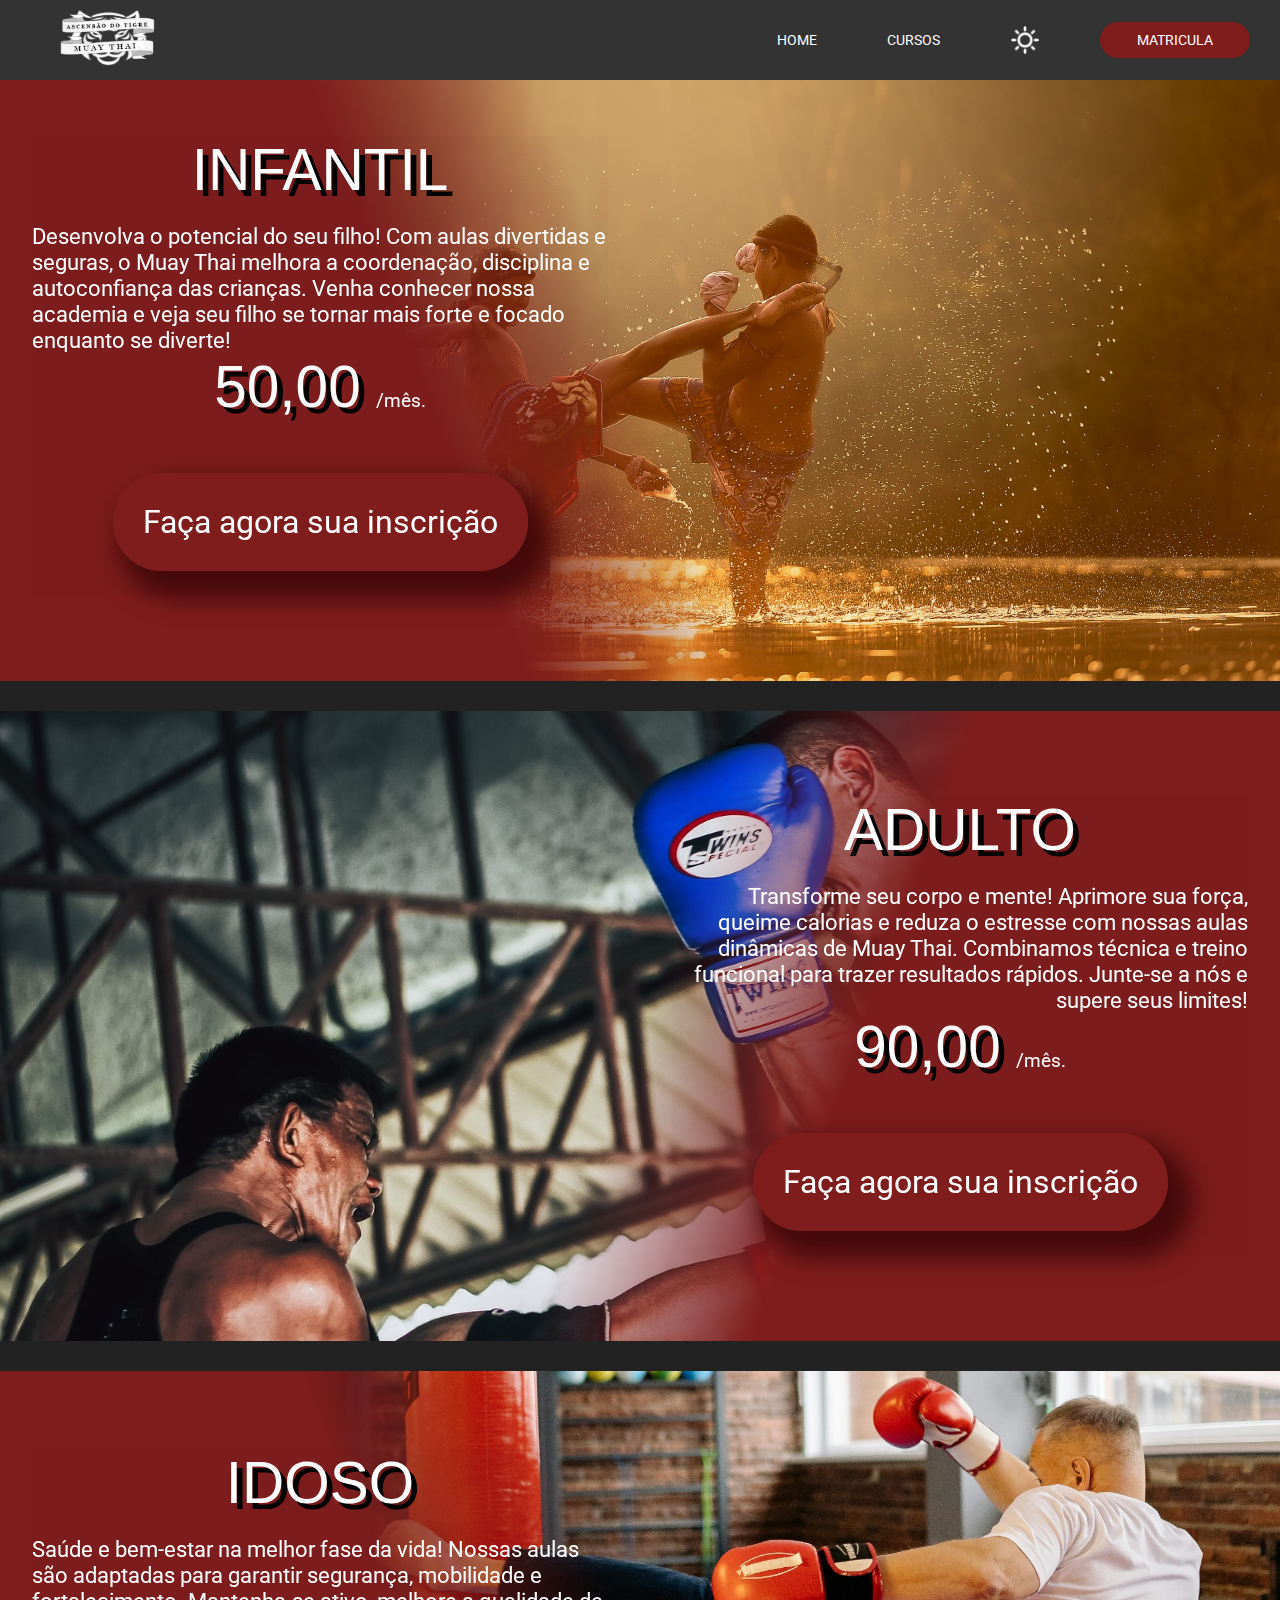
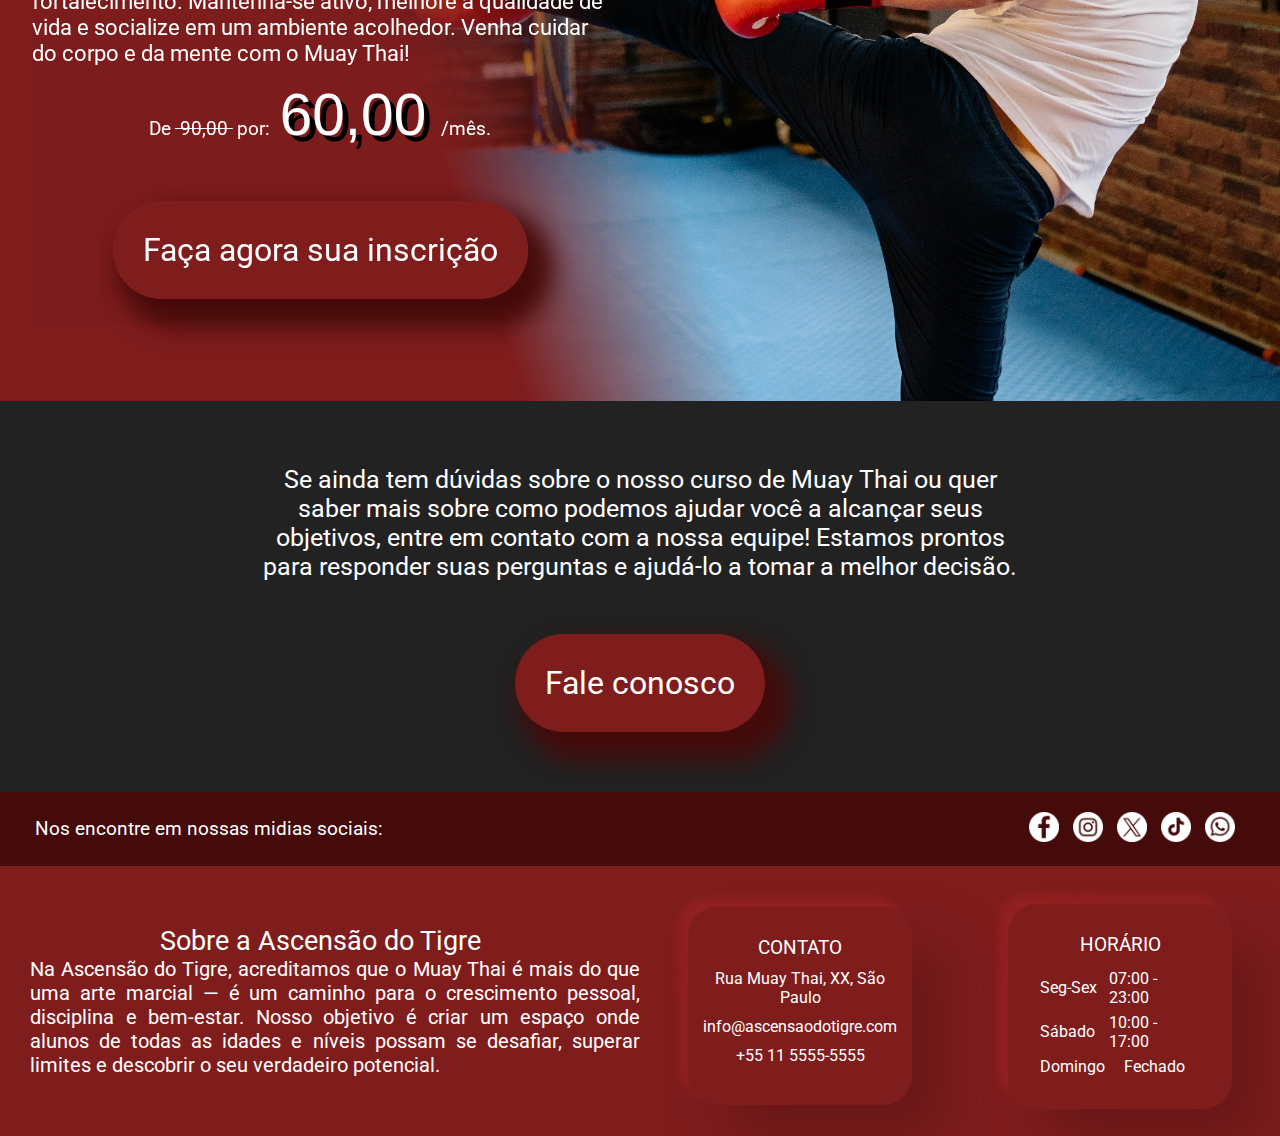
==== commit 81688950: "Ajustes e preço nos cartões" ====
--- a/pagina1.html
+++ b/pagina1.html
@@ -37,9 +37,10 @@
 
             <div class="curso-text">
                 
-                <h2> <br><span class="h2-destaque">Infantil</span></h2>
+                <h2> <span class="h2-destaque">Infantil</span></h2>
                 <p>Desenvolva o potencial do seu filho!
                     Com aulas divertidas e seguras, o Muay Thai melhora a coordenação, disciplina e autoconfiança das crianças. Venha conhecer nossa academia e veja seu filho se tornar mais forte e focado enquanto se diverte!</p>
+                    <p style="text-align: center; font-size: 14pt;"><span class="h2-destaque" style="margin-right: 10px;">50,00</span> /mês.</p>
                     <div class="call-to-curso">
                         <a href="#" class="call-to-curso2">Faça agora sua inscrição</a>
                     </div>
@@ -63,10 +64,11 @@
             </div>
             <div class="curso-text2">
                 
-                <h2><br><span class="h2-destaque">Adulto</span></h2>
+                <h2><span class="h2-destaque">Adulto</span></h2>
                 <p>Transforme seu corpo e mente!
                     Aprimore sua força, queime calorias e reduza o estresse com nossas aulas dinâmicas de Muay Thai. Combinamos técnica e treino funcional para trazer resultados rápidos. Junte-se a nós e supere seus limites!
-                </p>        
+                </p>
+                <p style="text-align: center; font-size: 14pt;"><span class="h2-destaque" style="margin-right: 10px;">90,00</span> /mês.</p>   
                 <div class="call-to-curso" >
                     <a href="#" class="call-to-curso2">Faça agora sua inscrição</a>
                 </div>     
@@ -82,9 +84,10 @@
 
     <div class="curso-text">
         
-        <h2> <br><span class="h2-destaque">Idoso</span></h2>
+        <h2> <span class="h2-destaque">Idoso</span></h2>
         <p>Saúde e bem-estar na melhor fase da vida!
             Nossas aulas são adaptadas para garantir segurança, mobilidade e fortalecimento. Mantenha-se ativo, melhore a qualidade de vida e socialize em um ambiente acolhedor. Venha cuidar do corpo e da mente com o Muay Thai!</p>
+            <p style="text-align: center; font-size: 14pt; margin-top: 15px;">De<span style="text-decoration:line-through; margin:4px;"> 90,00 </span> por:<span class="h2-destaque" style="margin: 0px 10px;">60,00</span> /mês.</p>    
             <div class="call-to-curso">
                 <a href="#" class="call-to-curso2">Faça agora sua inscrição</a>
             </div>
--- a/css/pagina1.css
+++ b/css/pagina1.css
@@ -1,6 +1,6 @@
 
 .cursos{
-    margin-top: 20px;
+    margin-top: 4%;
     
 }
 
@@ -71,10 +71,10 @@
     font-weight: 450;
     font-family: 'Showdex', sans-serif;
     color: var(--card-text);
-    font-weight:200;
-    font-size: calc(34px + 6 * ((100vw - 320px) / 680));
+    font-weight:200;    
     text-transform: uppercase;
     text-align: center;
+    
     
     
     }
@@ -85,7 +85,7 @@
     font-family: 'Showdex', sans-serif;
     color: var(--card-text);
     font-weight:200;
-    font-size: calc(36px + 6 * ((100vw - 320px) / 680));
+    font-size: calc(50px + 6 * ((100vw - 320px) / 680));
     text-transform: uppercase;
     text-align: center;
     text-shadow: .1em .1em 0 hsl(0, 0%, 0%);
@@ -97,7 +97,7 @@
         width:45%;
         margin: 30px;
         word-wrap: break-word;
-        backdrop-filter: brightness(95%);
+        backdrop-filter: brightness(98%);
         display:flex;
         flex-direction: column;
         }
@@ -108,7 +108,6 @@
     font-family: 'Showdex', sans-serif;
     color: var(--card-text);
     font-weight:200;
-    font-size: calc(34px + 6 * ((100vw - 320px) / 680));
     text-transform: uppercase;
     text-align: center;
 }
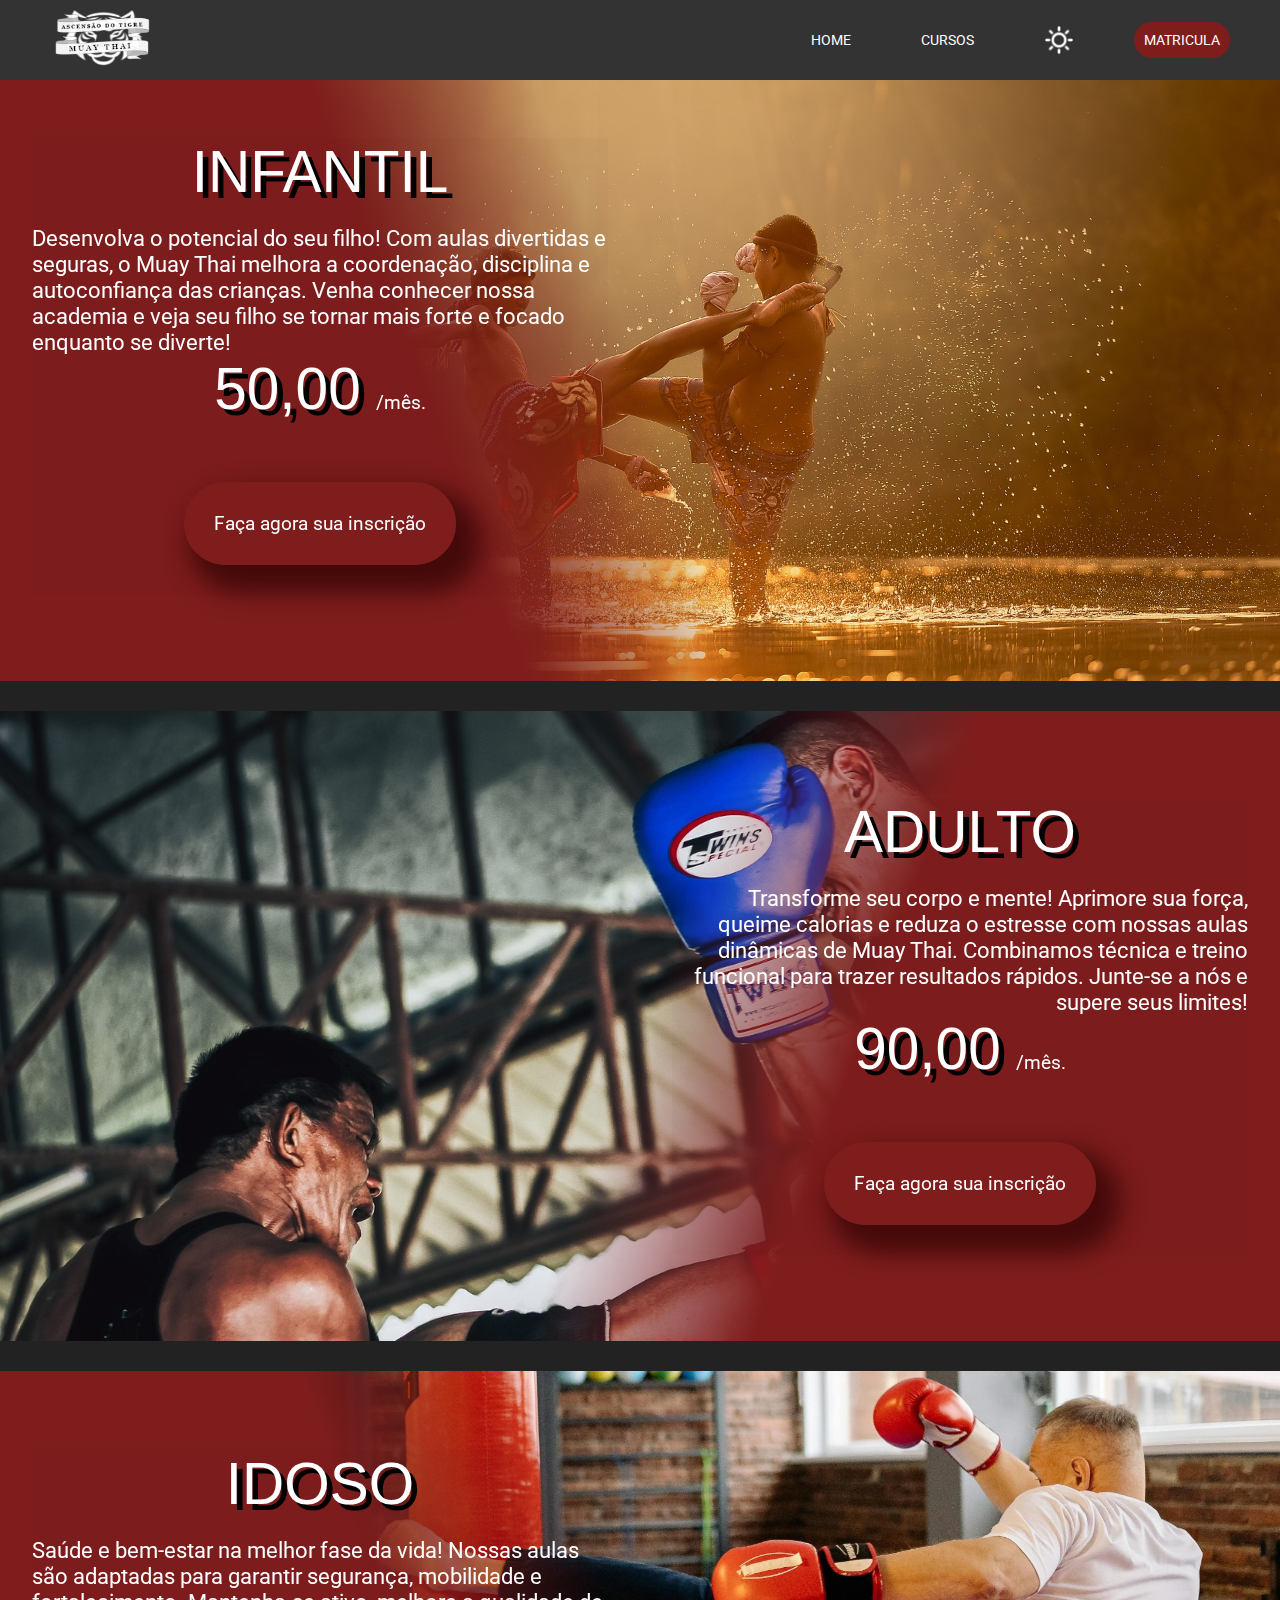
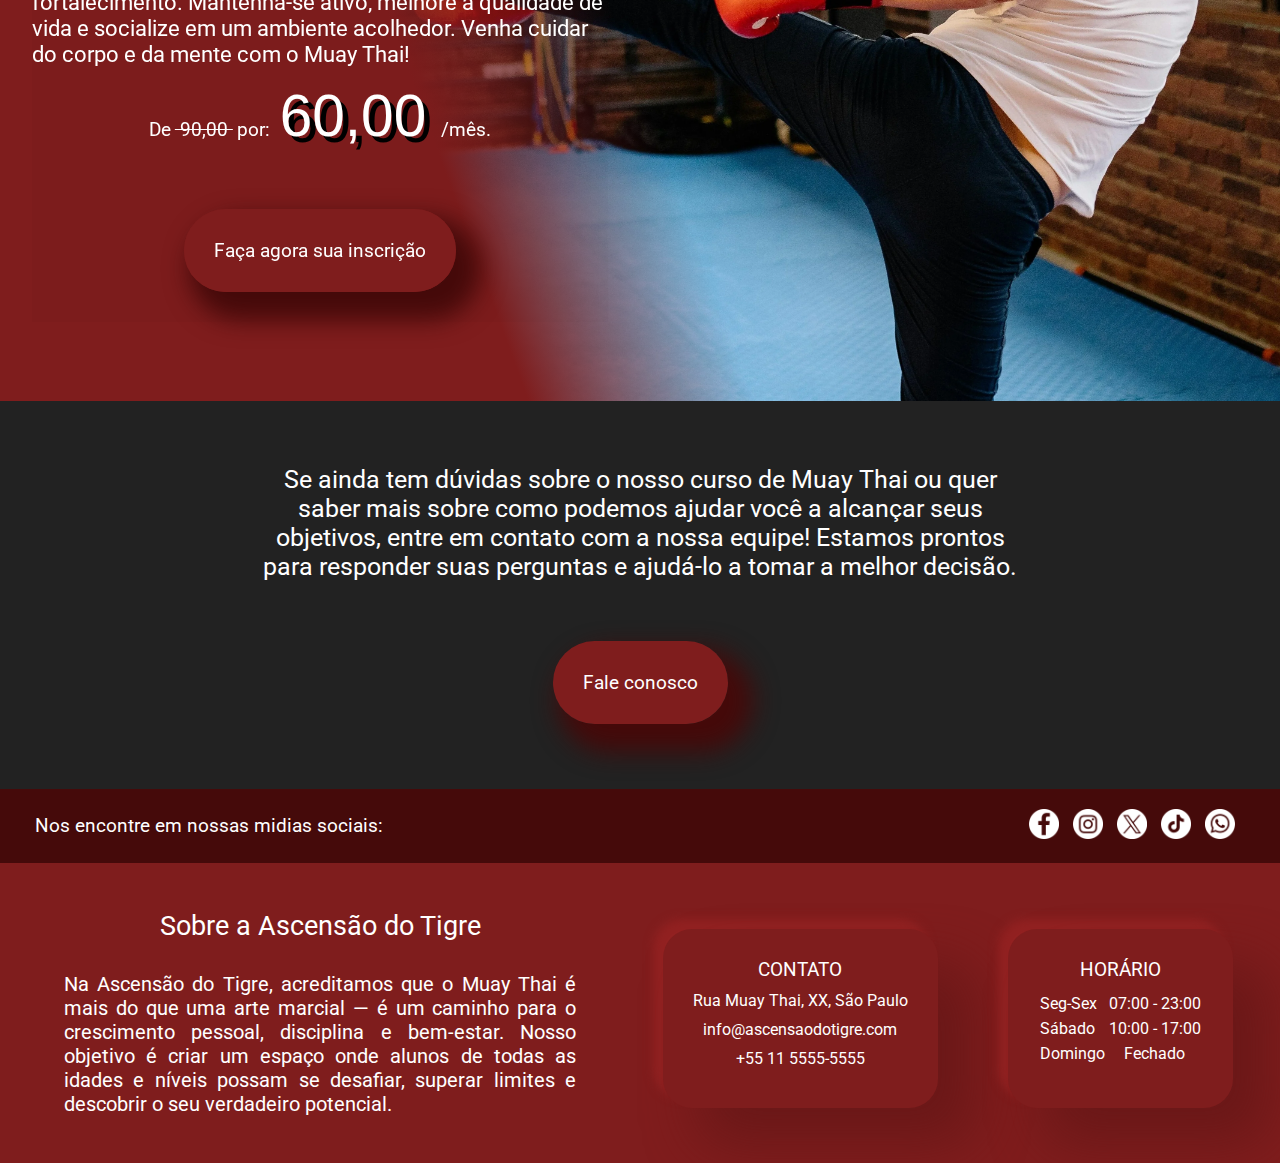
==== commit ab57d88f: "Site funcionando em resoluções pequenas" ====
--- a/pagina1.html
+++ b/pagina1.html
@@ -120,36 +120,41 @@
         <div class="popup">
             <a class="close" href="#popupclose">&times;</a>
             <div class="content">
+                
+                <div class="container-form">
                 <form id="Contato" action="/submit" method="post">
                     <label for="name">Nome:</label><br>
                     <input type="text" id="nome" name="name" placeholder="Nome" required><br><br>
-                    
+                                        
                     <label for="email">Email:</label><br>
                     <input type="email" id="email" name="email" placeholder="email@email.com"  required><br><br>
-                    
+                                        
                     <label for="tel">Telefone:</label><br>
                     <input type="tel" id="tel" name="tel" placeholder="(11) XXXXX-XXXX"  required><br><br>
-                    
+                                        
                     <label for="motive">Razão de contato:</label><br>
                     <textarea id="motive" name="motive" rows="4" cols="50" placeholder="Deixe o motivo do contato para que possamos retornar o mais rapido possive."  required></textarea><br><br>
                     
-                    <div class="enviar">
-                        <a href="#">Enviar</a>
-                    </div>
+                    
+                        
+                   
                   </form>
+                  <a href="#" class="enviar">Enviar</a>
+                </div>
             </div>
             <div class="content2">
                 <div class="contato">
                 
-                <ul>
-                    <h3>Contato</h3>
-                    <li><img src="./img/casa.png" alt="">Rua Muay Thai, XX, São Paulo</li>
-                    <li><img src="./img/enviar.png" alt="">info@ascensaodotigre.com</li>
-                    <li><img src="./img/telefone.png" alt="">+55 11 5555-5555</li>
+                    <ul>
+                        <h3>Contato</h3>
+                        <li><img src="./img/casa.png" alt="">Rua Muay Thai, XX, São Paulo</li>
+                        <li><img src="./img/enviar.png" alt="">info@ascensaodotigre.com</li>
+                        <li><img src="./img/telefone.png" alt="">+55 11 5555-5555</li>
               
                     
                     
-                </ul>
+                    </ul>
+                
                 </div>
                 
             </div>
@@ -179,7 +184,8 @@
         <h3>Sobre a Ascensão do Tigre</h3>
         <p>Na Ascensão do Tigre, acreditamos que o Muay Thai é mais do que uma arte marcial — é um caminho para o crescimento pessoal, disciplina e bem-estar. Nosso objetivo é criar um espaço onde alunos de todas as idades e níveis possam se desafiar, superar limites e descobrir o seu verdadeiro potencial.</p>
     </div>
-    <div class="footer-links">
+    <div class="container-links">
+        <div class="footer-links">
         <div class="tablet" style="flex-direction: column; height: 100%;">
             <h3>Contato</h3>
             <ul>
@@ -188,10 +194,10 @@
                 <li>+55 11 5555-5555</li>
                 
             </ul>
-            
         </div>    
-    </div>
-    <div class="footer-links">
+        </div>
+    
+        <div class="footer-links">
         <div class="tablet">
             <h3>Horário</h3>
             
@@ -212,6 +218,7 @@
                 </tbody>
             </table>
         </div>    
+        </div>
     </div>
 </footer>
 </main>
--- a/css/stylesheet.css
+++ b/css/stylesheet.css
@@ -34,7 +34,8 @@
 
 
 .navbar {
-height: 80px;
+height: 10vh;
+max-height: 80px;
 display: flex;
 justify-content: space-between;
 align-items: center; 
@@ -46,14 +47,14 @@
 z-index: 1000;
 }
 
-.logo {
-height: auto;   
+.logo { 
 margin-left: 20px;
 }
 
 .logo img{
-margin-left: 40%;
-height: 60px;
+margin-left: 35px;
+height: 10dvh;
+max-height: 60px;
 }
 
 
@@ -61,6 +62,9 @@
 list-style: none;
 display: flex;
 gap: 20px;
+width: 30dwh;
+max-width: 700px;
+margin-right: 20px;  
 
 }
 
@@ -104,7 +108,9 @@
 justify-content: center;
 align-items: center;
 background-color: var(--button-color);
-width: 150px;
+width: 10dvh;
+padding: 15px;
+min-width: fit-content;
 border-radius: 30px;
 
 }
@@ -119,14 +125,49 @@
 color: var(--text-button);
 }
 .banner {
-background-image: url(../img/Banner.png);
+
 background-position: center;
 background-size: cover;
-height: 80vh;
-display: flex;   
+height: 60%;   
 justify-content: center;
 align-items: center;
-
+display: inline-block;
+position: relative;
+}
+
+.banner-image{
+width: 100%;
+height: auto;
+}
+
+.price{
+position: absolute;
+font-size: 2.5vw;
+color: white;
+padding: 5px;
+border-radius: 5px;
+font-family: 'Showdex', sans-serif;
+}
+
+.price p {
+    font-family: 'Showdex', sans-serif;
+}
+
+#infantil{
+font-family: 'Showdex', sans-serif;
+color: var(--card-text);
+top: 32vw;
+left: 4.5vw;
+}
+
+#adulto{
+top: 32vw;
+left: 26.5vw;
+}
+
+#idoso{
+top: 32vw;
+left: 48vw;
 }
 
 /* Cards */ 
@@ -245,7 +286,7 @@
 
 .imagem-idoso{
     background-image: linear-gradient(rgba(0, 0, 0, 0.5),
-    rgba(0, 0, 0, 0.5)), url(../img/Idoso2.jpg);
+    rgba(0, 0, 0, 0.5)), url(../img/idoso2.webp);
     height: 250px;
     background-position: center;
     background-size: cover;
@@ -356,27 +397,27 @@
 width: 60%;
 }
 
-.call-to-action{
-padding: 30px;  
-margin-bottom: 5%;
-margin-top: 5%;
+.call-to-action{ 
+    margin-bottom: 10%;
+    margin-top: 10%;
 }
 
 .call-to-action a{
-text-decoration: none;
-text-align: center;
-color: var(--text-button);
-background: var(--button-color);
-border-radius: 999px;
-box-shadow: var(--button-color) 0 15px 25px -8px;
-box-sizing: border-box;  
-cursor: pointer;
-font-size: 2em;
-font-weight: 400;
-line-height: 24px;
-opacity: 1;
-outline: 0 solid transparent;
-padding: 30px;  
+    width: fit-content;
+    align-self: center;
+    background: var(--button-color);
+    border-radius: 999px;
+    box-shadow: var(--dark-accent-bg-color) 15px 18px 25px 10px;
+    box-sizing: border-box;  
+    cursor: pointer;
+    font-size: 1.75vw;
+    font-weight: 400;
+    opacity: 1;
+    outline: 0 solid transparent;
+    padding: 30px;  
+    text-decoration: none;
+    color: var(--text-button);
+   
 
 
 }
@@ -434,12 +475,13 @@
 
 .footer {
 width: 100%;
-height: 30dvh;
-display: flex;
-justify-content: space-between;
+
+min-height: 300px;
+display: flex;
+justify-content:space-around;
 align-items: center;
 background-color: var(--accent-bg-color);
-overflow: hidden;
+
 flex-wrap: wrap;
 
 
@@ -447,35 +489,39 @@
 
 .footer-text{
     width: 50%;
+    height: 100%;
+    
+    
     
 }
 
 .footer-text h3{
     font-size: 20pt;
     text-align: center;
+    margin-bottom: 30px;
+    
 }
 
 .footer-text p{
-    font-size: 15pt;
-    margin-left: 30px;
+    font-size: 15pt;    
     text-align: justify;
-}
-
+    width: 80%;
+    margin:auto;
+}
+
+.container-links{
+    width: 50%;
+    display: flex;
+    flex-wrap: wrap;
+}
 
 .footer-links {
 margin-top: 10px;
 text-align: center;
-width: 25%;
-
-}
-
-
-
-.footer-links p{
-text-align: justify;
-font-size: 14px;
-margin-left: 10px;
-margin-top: 30px;
+width: 50%;
+min-width: fit-content;
+margin-left: auto;
+
 }
 
 .footer-links h3 {
@@ -496,7 +542,7 @@
 background-color: var(--accent-bg-color);
 text-align: left;
 border-collapse: collapse;
-margin: auto;
+
 
 
 
@@ -521,7 +567,8 @@
     align-items: center;
     border-radius: 29px;
     background: #7f1d1d;
-    width: 70%;
+    width: 50%;
+    min-width: fit-content;
     height: 100%;
     margin: auto;
     padding: 30px;
--- a/css/pagina1.css
+++ b/css/pagina1.css
@@ -48,7 +48,7 @@
     margin-top: 30px;
     
     flex-wrap: nowrap;
-    background-image: linear-gradient(70deg, var(--accent-bg-color) 35%, rgba(0, 0, 0, 0) 50%), url('../img/idoso.jpg');
+    background-image: linear-gradient(70deg, var(--accent-bg-color) 35%, rgba(0, 0, 0, 0) 50%), url('../img/idoso.webp');
     
     background-repeat: no-repeat;
     background-size: cover;
@@ -170,24 +170,16 @@
   box-shadow: var(--dark-accent-bg-color) 15px 18px 25px 10px;
   box-sizing: border-box;  
   cursor: pointer;
-  font-size: 2em;
+  font-size: 1.5vw;
   font-weight: 400;
   line-height: 24px;
   opacity: 1;
   outline: 0 solid transparent;
   padding: 30px;  
-
-
-
-}
-
-
-
-.call-to-curso a{
-    text-decoration: none;
-    color: var(--text-button);
-    
-    
+  text-decoration: none;
+  color: var(--text-button);
+
+
 }
 
 .call-to-curso:hover{
@@ -219,12 +211,14 @@
   .popup {
     margin: 10% auto;
     border-radius: 10px;
-    width: 60vw;
+    width: 60%;
     height: 70%;
     position: relative;
     box-shadow: #000000 0px 0px 100px;
     display: flex;
+    flex-shrink: ;
     color:#fff;
+    flex-wrap: wrap-reverse;
     
     
   }
@@ -242,115 +236,121 @@
     color: var(--button-color);
   }
   .popup .content {
-    width: 50vw;
+    width: 50%;
     height: 100%;
+    
     backdrop-filter: blur(30px);
     border-radius: 10px 0px 0px 10px;
     
-  }
+    
+  }
+
+
   .popup .content2 {
-    width: 50vw;
+    width: 50%;
     height: 100%;
     background-color: var(--dark-accent-bg-color);
     display: flex;
     flex-direction: column;
     align-items: center;
-    justify-content: space-around;
+    justify-content: center;
     font-size: 20px;
     border-radius: 0px 10px 10px 0px;
   }
 
+  .content2 h3{
+    font-size: 2.5vh;
+    margin-top: 20px;
+  }
+
    .content2 ul{
     list-style: none;
-    text-align: center;
-    border-radius: 5px;
-   
+    text-align: center;   
+  }
+
+  .content2 ul li{
+    margin: 20px 0px;
+    align-items: center;
+    font-size: 2vh;
+  }
+
+  .content2 img{
+    height: 2vh;    
+    margin-right: 10px;
+  }
+  
+.contato {
+  border-radius: 5px;
     box-shadow: rgba(0, 0, 0, 0.35) 0px 5px 15px;
     background-color: var(--dark-accent-bg-color);
     filter: brightness(110%);
-    width: fit-content;
-    padding: 50px;
-    
-                 
-    
-    
-  }
-
-  .content2 ul li{
-    margin: 20px 0px;
-    display: flex;
-    align-items: center;
-    
-  }
-
-  .content2 img{
-    height: 20px;
-    margin-right: 10px;
-  }
+  height: 30%;
+  min-height: fit-content;
+  width: 60%;
+  min-width: fit-content;
+  display: flex;
+  justify-content: center;
+  align-items: center;
+  padding: 10px;
   
-
+}
+
+.container-form{
+  width: 100%;
+  height: 100%;
+  display: flex;
+  flex-direction: column;
+  align-items: center;
+  justify-content: space-evenly
+ 
+
+}
 
   form{
-    width: 70%;
-    height: 100%;
-    margin: auto;
-    display: flex;
-    flex-direction: column;
-    justify-content: center;
-    font-size: 20px;
-    margin-top: 15px;
-    padding: 10px;
-    overflow: hidden;
-
-  }
-
-  .enviar{
-
-    width: fit-content;
-    align-self: center;
-    background: var(--dark-accent-bg-color);
-    border-radius: 999px;
-    box-shadow: #141414 5px 5px 5px 2px;
-    box-sizing: border-box;  
-    cursor: pointer;
-    font-size: 1.5em;
-    font-weight: 400;
-    line-height: 24px;
-    opacity: 1;
-    outline: 0 solid transparent;
-    padding: 30px 60px;  
-    margin-bottom: 5%;
-    
-
-
-}
-
-.enviar a{
-    text-decoration: none;
-    color: var(--text-button)
-}
-
-
-label {
-    font-weight: bold;
-    display: block;
-  }
-
-input{
-    width: 100%;
-    padding: 10px;
-    margin-bottom: 10px;
-    border: 1px solid #ccc;
-    border-radius: 4px;
-    font-size: 20px;
-  }
-
-  textarea {
-    width: 100%;
-    height: 15%;
-    padding: 10px;
-    margin-bottom: 10px;
-    border: 1px solid #ccc;
-    border-radius: 4px;
-    font-size: 20px;
-  }
+    width: 80%;
+    height: fit-content;
+    
+    
+  }
+
+.enviar{
+  width: fit-content;
+  align-self: center;
+  background: var(--dark-accent-bg-color);
+  border-radius: 999px;
+  box-shadow: #000000 10px 10px 15px 5px;
+  box-sizing: border-box;  
+  cursor: pointer;
+  font-size: 1.5dvw;
+  font-weight: 400;
+  color: white;
+  text-decoration: none;
+  opacity: 1;
+  outline: 0 solid transparent;
+  padding: 10px 15px;
+    
+}
+
+.enviar:hover{
+  filter: brightness(80%);
+}
+
+
+input[type=text],
+select,
+textarea,
+input[type=email],
+input[type=tel] {
+  width: 100%;
+  padding: 10px;
+  border: 1px solid #ccc;
+  border-radius: 4px;
+  box-sizing: border-box;
+  resize: vertical;
+}
+
+label{
+  font-size: 1vw;
+  margin: 0px;
+  padding: 0px;
+}